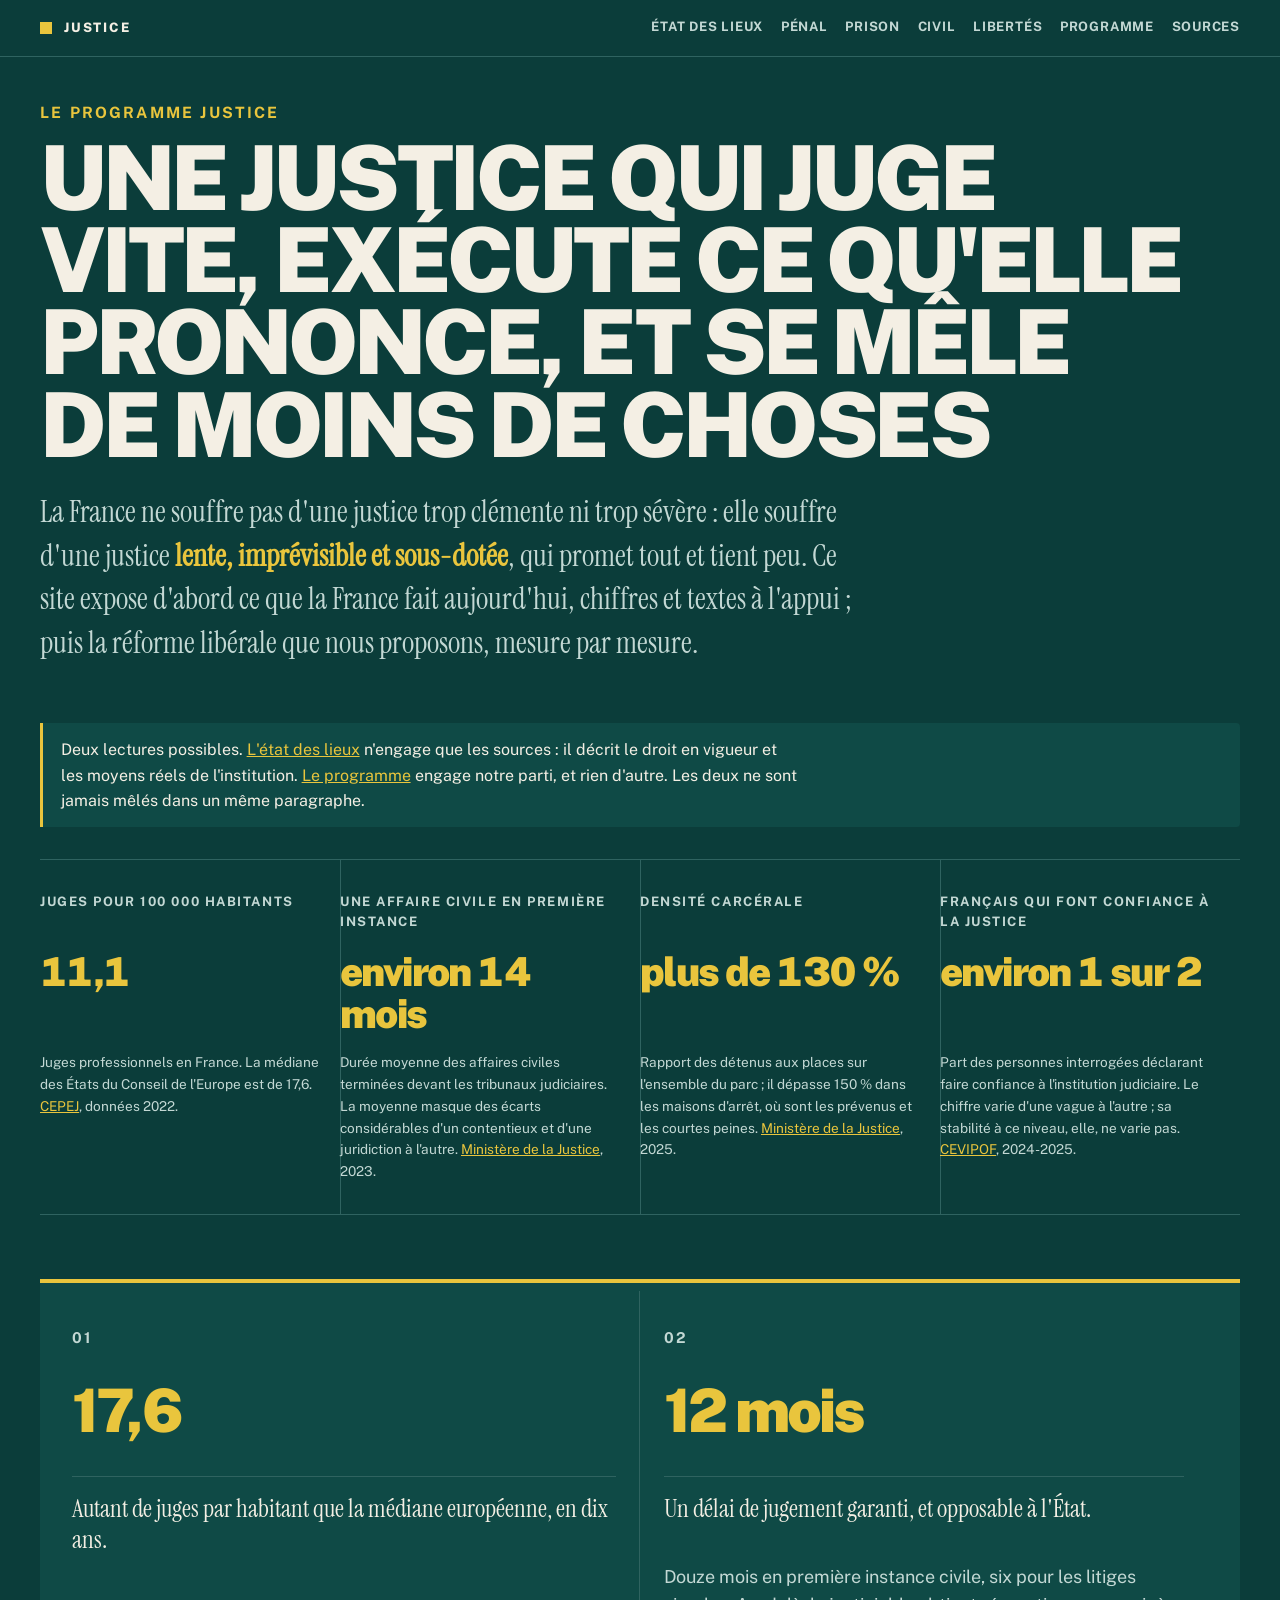
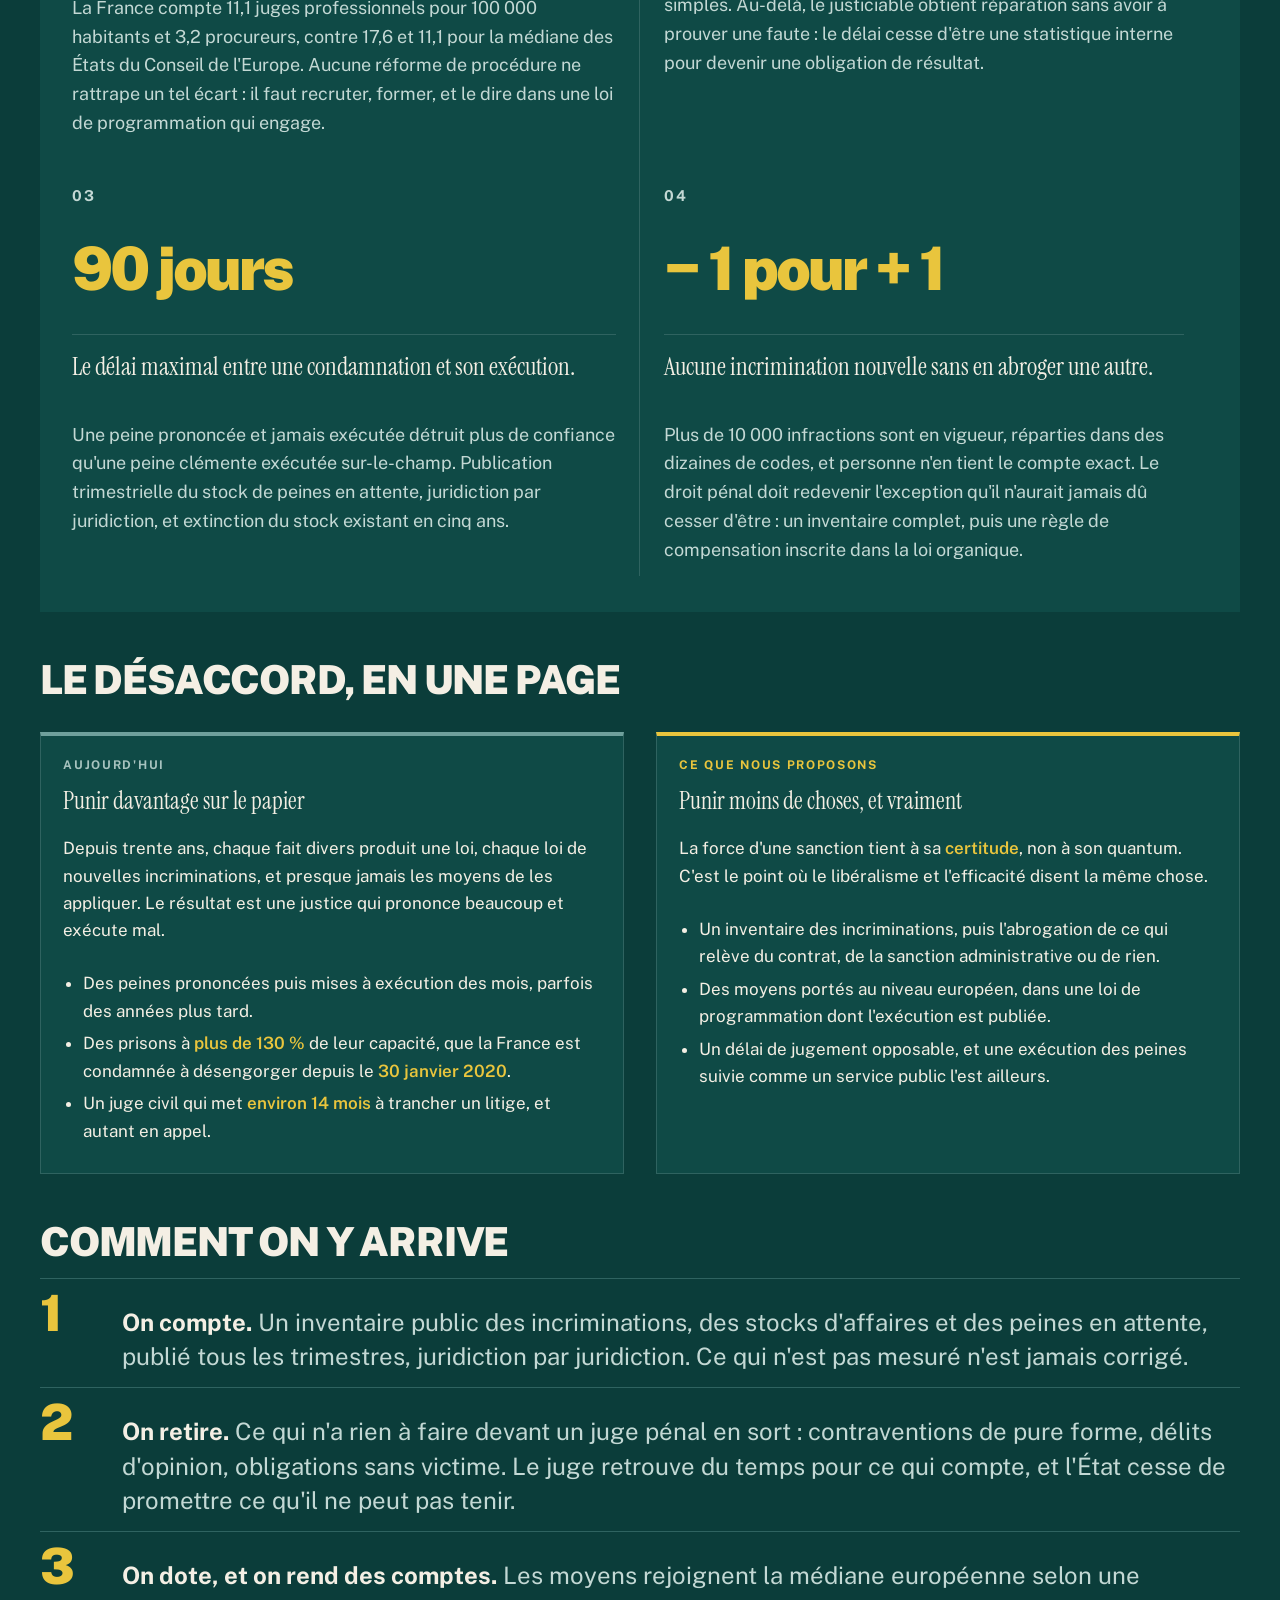
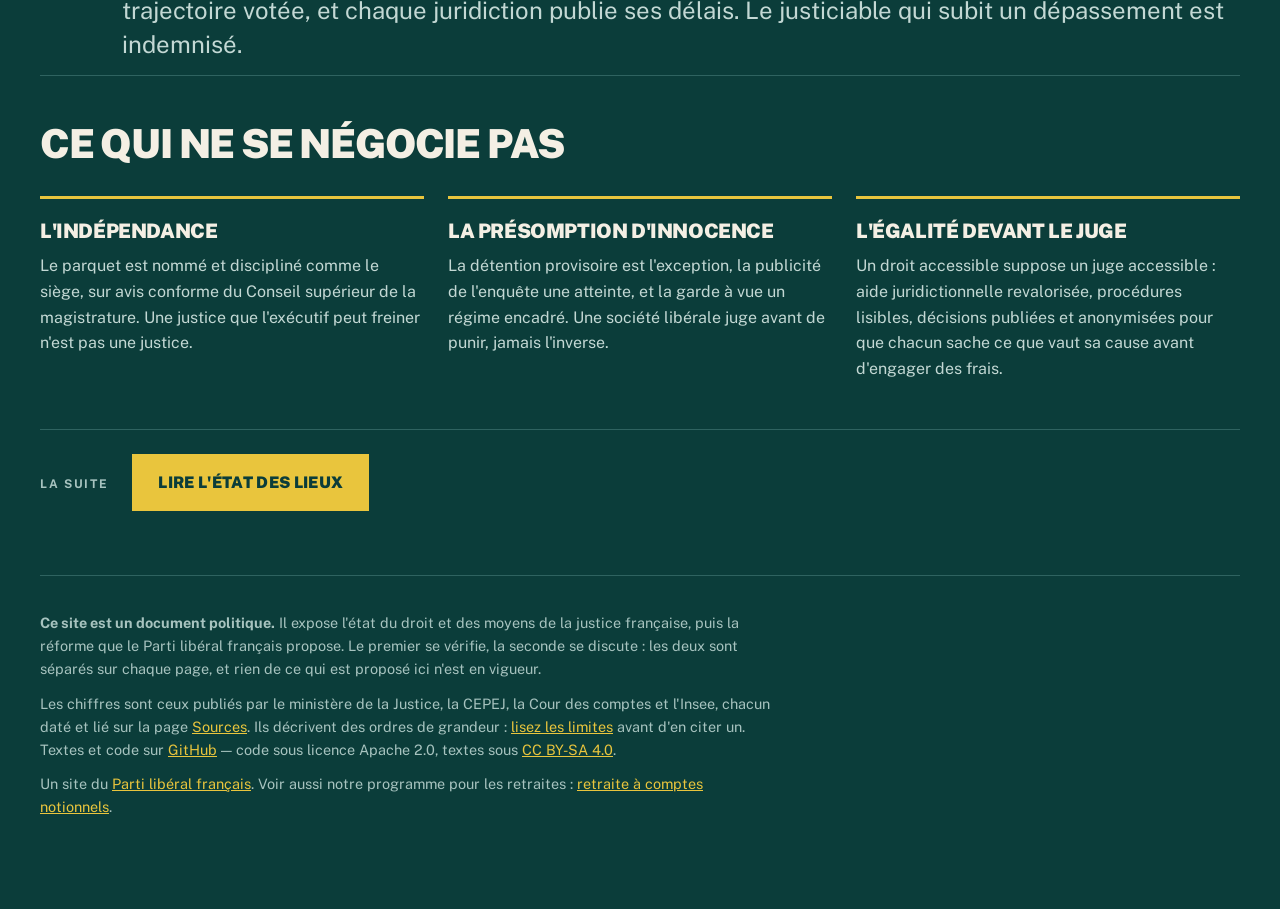
==== index.html @ 42bef4b9 "Créer le site « Justice » du Parti libéral français Un site de programme en huit pages statiques : c" ====
<!doctype html>
<html lang="fr">
<head>
<meta charset="utf-8">
<meta name="viewport" content="width=device-width, initial-scale=1">
<!-- La couleur du bandeau de tête : sur un téléphone, la barre du navigateur la
     reprend, et la page commence où elle commence. -->
<meta name="theme-color" content="#0b3d3a">
<title>Justice — le programme du Parti libéral français</title>
<meta name="description" content="La justice française juge lentement, exécute mal ses propres décisions et compte deux fois moins de magistrats que ses voisins. Le constat chiffré, source par source, et la réforme libérale que nous proposons : juger vite, exécuter sûrement, punir moins de choses et mieux.">
<meta property="og:title" content="Justice — le programme du Parti libéral français">
<meta property="og:description" content="La justice française juge lentement, exécute mal ses propres décisions et compte deux fois moins de magistrats que ses voisins. Le constat chiffré, source par source, et la réforme libérale que nous proposons : juger vite, exécuter sûrement, punir moins de choses et mieux.">
<meta property="og:type" content="website">
<meta property="og:locale" content="fr_FR">
<link rel="icon" href="moteur/icone.svg" type="image/svg+xml">
<link rel="apple-touch-icon" href="moteur/icone.svg">
<!-- La charte du parti, puis ce que ce site-ci y ajoute. L'ordre compte : la
     seconde feuille ne redéfinit que ce qu'elle apporte. -->
<link rel="stylesheet" href="moteur/style.css">
<link rel="stylesheet" href="moteur/complement.css">
<!-- Les deux polices de l'affiche sont servies par le dépôt, et non par un
     tiers : une requête de police chez un hébergeur extérieur emporte
     l'adresse IP du lecteur, et lire un programme politique ne devrait rien
     dire de soi à personne. Elles sont préchargées parce que le titre de
     l'affiche les attend dès la première ligne rendue. -->
<link rel="preload" href="moteur/polices/public-sans-latin.woff2" as="font" type="font/woff2" crossorigin>
<link rel="preload" href="moteur/polices/instrument-serif-latin.woff2" as="font" type="font/woff2" crossorigin>
</head>
<body>
<a class="evitement" href="#contenu">Aller au contenu</a>
<header class="bandeau"><div class="interieur">
  <p class="nom"><a href="index.html"><svg class="icone" xmlns="http://www.w3.org/2000/svg" width="24" height="24" viewBox="0 0 24 24" fill="none" stroke="currentColor" stroke-width="2" stroke-linecap="round" stroke-linejoin="round" aria-hidden="true">
  <path d="m16 16 3-8 3 8c-.87.65-1.92 1-3 1s-2.13-.35-3-1Z"/>
  <path d="m2 16 3-8 3 8c-.87.65-1.92 1-3 1s-2.13-.35-3-1Z"/>
  <path d="M7 21h10"/>
  <path d="M12 3v18"/>
  <path d="M3 7h2c2 0 5-1 7-2 2 1 5 2 7 2h2"/>
</svg><span>Justice</span></a></p>
  <nav aria-label="Navigation principale"><span class="groupe"><span class="etiquette">Le constat</span><span class="liens"><a href="etat-des-lieux.html">État des lieux</a><a href="penale.html">Pénal</a><a href="prison.html">Prison</a><a href="civile.html">Civil</a></span></span><span class="groupe"><span class="etiquette">La proposition</span><span class="liens"><a href="libertes.html">Libertés</a><a href="programme.html">Programme</a></span></span><span class="groupe"><span class="etiquette">La méthode</span><span class="liens"><a href="sources.html">Sources</a></span></span></nav>
</div></header>
<main id="contenu" tabindex="-1">
<div class="affiche"><p class="surtitre">Le programme justice</p><h1>Une justice qui juge vite, exécute ce qu'elle prononce, et se mêle de moins de choses</h1><p class="chapeau">La France ne souffre pas d'une justice trop clémente ni trop sévère : elle souffre d'une justice <strong class="cle-texte">lente, imprévisible et sous-dotée</strong>, qui promet tout et tient peu. Ce site expose d'abord ce que la France fait aujourd'hui, chiffres et textes à l'appui ; puis la réforme libérale que nous proposons, mesure par mesure.</p></div>
<div class="note entree"><p>Deux lectures possibles. <a href="etat-des-lieux.html">L'état des lieux</a> n'engage que les sources : il décrit le droit en vigueur et les moyens réels de l'institution. <a href="programme.html">Le programme</a> engage notre parti, et rien d'autre. Les deux ne sont jamais mêlés dans un même paragraphe.</p></div>
<div class="fiches reperes"><div class="fiche"><p class="valeur">11,1</p><p class="etiquette">Juges pour 100 000 habitants</p><p class="precision">Juges professionnels en France. La médiane des États du Conseil de l&#x27;Europe est de 17,6. <a href="https://www.coe.int/fr/web/cepej/evaluation-of-judicial-systems">CEPEJ</a>, données 2022.</p></div><div class="fiche"><p class="valeur">environ 14 mois</p><p class="etiquette">Une affaire civile en première instance</p><p class="precision">Durée moyenne des affaires civiles terminées devant les tribunaux judiciaires. La moyenne masque des écarts considérables d&#x27;un contentieux et d&#x27;une juridiction à l&#x27;autre. <a href="https://www.justice.gouv.fr/documentation/etudes-et-statistiques">Ministère de la Justice</a>, 2023.</p></div><div class="fiche"><p class="valeur">plus de 130 %</p><p class="etiquette">Densité carcérale</p><p class="precision">Rapport des détenus aux places sur l&#x27;ensemble du parc ; il dépasse 150 % dans les maisons d&#x27;arrêt, où sont les prévenus et les courtes peines. <a href="https://www.justice.gouv.fr/documentation/etudes-et-statistiques">Ministère de la Justice</a>, 2025.</p></div><div class="fiche"><p class="valeur">environ 1 sur 2</p><p class="etiquette">Français qui font confiance à la justice</p><p class="precision">Part des personnes interrogées déclarant faire confiance à l&#x27;institution judiciaire. Le chiffre varie d&#x27;une vague à l&#x27;autre ; sa stabilité à ce niveau, elle, ne varie pas. <a href="https://www.sciencespo.fr/cevipof/fr/le-barometre-de-la-confiance-politique/">CEVIPOF</a>, 2024-2025.</p></div></div>
<section class="engagements"><div class="grille"><div class="engagement"><p class="rang">01</p><p class="chiffre">17,6</p><p class="promesse">Autant de juges par habitant que la médiane européenne, en dix ans.</p><p class="detail">La France compte 11,1 juges professionnels pour 100 000 habitants et 3,2 procureurs, contre 17,6 et 11,1 pour la médiane des États du Conseil de l'Europe. Aucune réforme de procédure ne rattrape un tel écart : il faut recruter, former, et le dire dans une loi de programmation qui engage.</p></div><div class="engagement"><p class="rang">02</p><p class="chiffre">12 mois</p><p class="promesse">Un délai de jugement garanti, et opposable à l'État.</p><p class="detail">Douze mois en première instance civile, six pour les litiges simples. Au-delà, le justiciable obtient réparation sans avoir à prouver une faute : le délai cesse d'être une statistique interne pour devenir une obligation de résultat.</p></div><div class="engagement"><p class="rang">03</p><p class="chiffre">90 jours</p><p class="promesse">Le délai maximal entre une condamnation et son exécution.</p><p class="detail">Une peine prononcée et jamais exécutée détruit plus de confiance qu'une peine clémente exécutée sur-le-champ. Publication trimestrielle du stock de peines en attente, juridiction par juridiction, et extinction du stock existant en cinq ans.</p></div><div class="engagement"><p class="rang">04</p><p class="chiffre">− 1 pour + 1</p><p class="promesse">Aucune incrimination nouvelle sans en abroger une autre.</p><p class="detail">Plus de 10 000 infractions sont en vigueur, réparties dans des dizaines de codes, et personne n'en tient le compte exact. Le droit pénal doit redevenir l'exception qu'il n'aurait jamais dû cesser d'être : un inventaire complet, puis une règle de compensation inscrite dans la loi organique.</p></div></div></section>
<h2 id="desaccord">Le désaccord, en une page</h2>
<div class="confrontation">
  <div class="volet aujourdhui">
    <p class="etiquette">Aujourd'hui</p>
    <h3>Punir davantage sur le papier</h3>
    <p>Depuis trente ans, chaque fait divers produit une loi, chaque loi de nouvelles incriminations, et presque jamais les moyens de les appliquer. Le résultat est une justice qui prononce beaucoup et exécute mal.</p><ul><li>Des peines prononcées puis mises à exécution des mois, parfois des années plus tard.</li><li>Des prisons à <strong class="cle-texte">plus de 130 %</strong> de leur capacité, que la France est condamnée à désengorger depuis le <strong class="cle-texte">30 janvier 2020</strong>.</li><li>Un juge civil qui met <strong class="cle-texte">environ 14 mois</strong> à trancher un litige, et autant en appel.</li></ul>
  </div>
  <div class="volet demain">
    <p class="etiquette">Ce que nous proposons</p>
    <h3>Punir moins de choses, et vraiment</h3>
    <p>La force d'une sanction tient à sa <strong class="cle-texte">certitude</strong>, non à son quantum. C'est le point où le libéralisme et l'efficacité disent la même chose.</p><ul><li>Un inventaire des incriminations, puis l'abrogation de ce qui relève du contrat, de la sanction administrative ou de rien.</li><li>Des moyens portés au niveau européen, dans une loi de programmation dont l'exécution est publiée.</li><li>Un délai de jugement opposable, et une exécution des peines suivie comme un service public l'est ailleurs.</li></ul>
  </div>
</div>
<h2 id="methode">Comment on y arrive</h2>
<ol class="gestes"><li><span class="rang">1</span><span><strong>On compte.</strong> Un inventaire public des incriminations, des stocks d'affaires et des peines en attente, publié tous les trimestres, juridiction par juridiction. Ce qui n'est pas mesuré n'est jamais corrigé.</span></li><li><span class="rang">2</span><span><strong>On retire.</strong> Ce qui n'a rien à faire devant un juge pénal en sort : contraventions de pure forme, délits d'opinion, obligations sans victime. Le juge retrouve du temps pour ce qui compte, et l'État cesse de promettre ce qu'il ne peut pas tenir.</span></li><li><span class="rang">3</span><span><strong>On dote, et on rend des comptes.</strong> Les moyens rejoignent la médiane européenne selon une trajectoire votée, et chaque juridiction publie ses délais. Le justiciable qui subit un dépassement est indemnisé.</span></li></ol>
<h2 id="principes">Ce qui ne se négocie pas</h2>
<div class="points"><div class="point"><h3>L'indépendance</h3><p>Le parquet est nommé et discipliné comme le siège, sur avis conforme du Conseil supérieur de la magistrature. Une justice que l'exécutif peut freiner n'est pas une justice.</p></div><div class="point"><h3>La présomption d'innocence</h3><p>La détention provisoire est l'exception, la publicité de l'enquête une atteinte, et la garde à vue un régime encadré. Une société libérale juge avant de punir, jamais l'inverse.</p></div><div class="point"><h3>L'égalité devant le juge</h3><p>Un droit accessible suppose un juge accessible : aide juridictionnelle revalorisée, procédures lisibles, décisions publiées et anonymisées pour que chacun sache ce que vaut sa cause avant d'engager des frais.</p></div></div>
<div class="suite"><span class="etiquette">La suite</span><a class="bouton" href="etat-des-lieux.html">Lire l&#x27;état des lieux</a></div>
</main>
<footer>
  <p><strong>Ce site est un document politique.</strong> Il expose l'état du
  droit et des moyens de la justice française, puis la réforme que le Parti
  libéral français propose. Le premier se vérifie, la seconde se discute :
  les deux sont séparés sur chaque page, et rien de ce qui est proposé ici
  n'est en vigueur.</p>
  <p>Les chiffres sont ceux publiés par le ministère de la Justice, la CEPEJ,
  la Cour des comptes et l'Insee, chacun daté et lié sur la page
  <a href="sources.html">Sources</a>. Ils décrivent des ordres de grandeur :
  <a href="sources.html#limites">lisez les limites</a> avant d'en citer un.
  Textes et code sur <a href="https://github.com/g-pliberal/justice">GitHub</a> — code sous licence Apache 2.0,
  textes sous <a href="https://creativecommons.org/licenses/by-sa/4.0/deed.fr">CC BY-SA 4.0</a>.</p>
  <p class="retour-site">Un site du <a href="https://partiliberalfrancais.fr">Parti libéral français</a>.
  Voir aussi notre programme pour les retraites :
  <a href="https://g-pliberal.github.io/retraitecomptenotionelle/">retraite à comptes notionnels</a>.</p>
</footer>
</body>
</html>
---- moteur/style.css ----
/* La charte de l'affiche du Parti libéral français, reprise telle quelle du
   dépôt `retraitecomptenotionelle` (src/retraite_notionnelle/web/gabarit.py,
   extraite de là par son script de construction). Elle est copiée et non
   importée : les deux sites sont servis séparément, et un site qui irait
   chercher la feuille de l'autre tomberait le jour où l'autre déménage.

   Le parti a deux outils, ils doivent se reconnaître : fond vert profond,
   titres massifs en capitales, or pour ce qui compte, crème pour ce qu'on doit
   lire de près. Les variables du `:root` sont le seul point de contact — un
   hôte qui voudrait ajuster une couleur les redéfinit dans une feuille chargée
   après celle-ci, sans connaître ni un sélecteur ni un fichier.

   Ce qui est propre à ce site-ci — la confrontation « aujourd'hui / demain »,
   les mesures numérotées — est dans `moteur/complement.css`, chargé après :
   cette feuille-là reste le miroir exact de l'autre dépôt, et se remplace
   d'un `cp` le jour où la charte bouge. */

/* Les deux polices de l'affiche, servies par le dépôt et non par un tiers.
   Les charger chez Google aurait coûté la seule promesse que cette page fait
   à qui la remplit — « tout se calcule dans votre navigateur, rien n'est
   envoyé » —, puisqu'une requête de police emporte l'adresse IP du lecteur.
   Elles sont donc dans `moteur/polices/`, sous licence OFL, avec les deux
   sous-ensembles dont le français a besoin : `latin` pour l'essentiel,
   `latin-ext` pour les œ, les ÿ et les guillemets qu'il traîne. Voir
   `moteur/polices/README.md`.

   `font-display: swap` : le texte s'affiche tout de suite dans la pile du
   système, et se recompose quand la police arrive. Un titre invisible pendant
   trois secondes sur un réseau lent serait pire que le même titre dans une
   autre police. */
@font-face {
  font-family: "Public Sans"; font-style: normal; font-weight: 100 900;
  font-display: swap; src: url(polices/public-sans-latin.woff2) format("woff2");
  unicode-range: U+0000-00FF, U+0131, U+0152-0153, U+02BB-02BC, U+02C6, U+02DA,
    U+02DC, U+0304, U+0308, U+0329, U+2000-206F, U+20AC, U+2122, U+2191, U+2193,
    U+2212, U+2215, U+FEFF, U+FFFD;
}
@font-face {
  font-family: "Public Sans"; font-style: normal; font-weight: 100 900;
  font-display: swap; src: url(polices/public-sans-latin-ext.woff2) format("woff2");
  unicode-range: U+0100-02BA, U+02BD-02C5, U+02C7-02CC, U+02CE-02D7, U+02DD-02FF,
    U+0304, U+0308, U+0329, U+1D00-1DBF, U+1E00-1E9F, U+1EF2-1EFF, U+2020,
    U+20A0-20AB, U+20AD-20C0, U+2113, U+2C60-2C7F, U+A720-A7FF;
}
@font-face {
  font-family: "Instrument Serif"; font-style: normal; font-weight: 400;
  font-display: swap; src: url(polices/instrument-serif-latin.woff2) format("woff2");
  unicode-range: U+0000-00FF, U+0131, U+0152-0153, U+02BB-02BC, U+02C6, U+02DA,
    U+02DC, U+0304, U+0308, U+0329, U+2000-206F, U+20AC, U+2122, U+2191, U+2193,
    U+2212, U+2215, U+FEFF, U+FFFD;
}
@font-face {
  font-family: "Instrument Serif"; font-style: normal; font-weight: 400;
  font-display: swap; src: url(polices/instrument-serif-latin-ext.woff2) format("woff2");
  unicode-range: U+0100-02BA, U+02BD-02C5, U+02C7-02CC, U+02CE-02D7, U+02DD-02FF,
    U+0304, U+0308, U+0329, U+1D00-1DBF, U+1E00-1E9F, U+1EF2-1EFF, U+2020,
    U+20A0-20AB, U+20AD-20C0, U+2113, U+2C60-2C7F, U+A720-A7FF;
}

:root {
  /* Un seul thème, et c'est voulu. L'affiche EST l'identité : la décliner en
     clair donnerait deux sites qui ne disent pas la même chose, et le vert
     profond n'est pas un habit de nuit qu'on quitte le matin. `color-scheme`
     est donc figé sur `dark`, ce qui donne aussi aux champs, aux menus
     déroulants et aux barres de défilement du navigateur le rendu sombre qui
     va avec — sans quoi un `<select>` s'ouvrirait en blanc au milieu. */
  color-scheme: dark;
  /* Le vert profond de l'affiche, et le ton juste au-dessus qui sert à
     détacher un bloc sans introduire de couleur. */
  --fond: #0b3d3a;
  --fond-carte: #0f4a46;
  --fond-appui: #0f4a46;
  /* Le fond sur lequel un tableau défile : le voile qui cache l'ombre de
     défilement en bout de course doit être de cette couleur-là, et chaque
     carte le redéfinit à la sienne (voir `.defilant`). */
  --fond-defilant: var(--fond);
  /* Le crème porte 12,9:1 sur le fond, et le crème atténué 7,1:1 : au-dessus
     du plancher de 4,5:1 même pour le petit texte, ce que la relecture
     d'accessibilité de septembre 2026 exigeait explicitement. */
  --texte: #f4efe4;
  --texte-doux: #c3d8d4;
  /* Une troisième teinte, pour les légendes et les réserves — 5,4:1, réservée
     aux textes d'au moins 15 px. */
  --texte-tres-doux: #a7c3bf;
  --trait: #2f6360;
  /* Bordure des CHAMPS, distincte du filet décoratif : un contour de champ est
     ce qui dit où l'on peut écrire, et doit donc atteindre 3:1 sur les deux
     fonds qu'il sépare (WCAG 2.1, 1.4.11). Le filet `--trait` plafonne à
     1,76:1 — c'est voulu, il ne porte aucune information —, et cette teinte
     est mesurée : 4,12:1 sur le fond, 3,44:1 sur la carte. Elle sert aussi le
     bord des boutons creux et des onglets de grille, qui sont des composants
     eux aussi. Le premier essai, #4b7d79, tombait à 2,59:1 et 2,16:1 : un
     contour qu'on devine plutôt qu'on ne le voit. */
  --trait-champ: #6fa09c;
  /* L'accent est l'or. Il tient 9,4:1 sur le fond, et porte du vert profond
     lisible sur un bouton plein — c'est le contraste inverse, 9,4:1 lui
     aussi. Il remplace le bleu-vert d'avant la refonte sans changer de nom :
     tout ce qui écrivait `var(--accent)` continue de dire « ce qui compte ». */
  --accent: #e9c53d;
  --accent-doux: #14514c;
  --or: #e9c53d;
  /* Le crème des panneaux qu'on doit lire de près — le formulaire, l'appel au
     simulateur, les cartes à publier. Une affiche entièrement sombre fatigue
     dès qu'il faut remplir six champs ; le crème dit « ici, on travaille ». */
  --creme: #f4efe4;
  --sur-creme: #0b3d3a;
  --sur-creme-doux: #2a4a47;
  --sur-creme-accent: #0b6167;
  --creme-trait: #c9c2b4;
  /* Le bandeau de tête reprend le fond de la page : la rupture est totale, il
     n'y a plus de bande d'une autre couleur en haut. Les noms restent, pour
     les feuilles qui les surchargeaient. */
  --bandeau: #0b3d3a;
  --bandeau-texte: #f4efe4;
  --bandeau-doux: #c3d8d4;
  --bandeau-vif: #e9c53d;
  /* LES QUATRE SYSTÈMES COMPARÉS, et c'est le nombre qui fait leur qualité.
     À six teintes, la séparation sous deutéranopie plafonnait à ΔE 8,6 : aucun
     choix de couleurs n'y changeait rien, six catégories ne se distinguent pas
     toutes pour un œil qui confond le rouge et le vert. À quatre, la contrainte
     se relâche d'un coup, et cette palette tient :

       * ΔE ≥ 18,6 entre toutes les paires en vision normale ;
       * ΔE ≥ 15,5 sous deutéranopie, ≥ 15,2 sous protanopie — au-dessus du
         plancher de 15, donc séparées pour tout le monde, et non plus
         seulement pour ceux qui voient les six couleurs ;
       * 4,8:1 au moins sur le vert profond, chroma ≥ 0,115 (aucune ne lit
         gris), et une bande de clarté étroite pour qu'aucune courbe ne paraisse
         plus importante qu'une autre.

     La couleur n'est pas seule pour autant — les tracés gardent leurs motifs,
     les barres leur intitulé, les écarts leur signe —, mais elle suffit
     désormais, ce qui n'était pas le cas avant.

     La proposition libérale est en or : c'est l'accent de l'affiche, et la
     seule couleur que l'œil trouve en premier. C'est fait pour. */
  --actuel: #76a2ff;
  --retroactif: #57e7fe;
  --retroactif-employeur: #e98b97;
  --liberal: #e9c53d;
  --alerte: #f0b849;
  /* Ce qui manque et ce qui reste, sur le graphique du coût. Opaques, et non
     translucides : deux aplats transparents superposés sur le vert profond
     donnaient un brun qui ne figurait dans aucune légende, et un rouge
     translucide y devenait un gris sale. Peints SOUS les courbes, ils ne
     cachent rien. */
  --manque: #e8807f;
  --reste: #8ac44a;
  /* Palette des graphiques : neuf teintes, assez distinctes pour se suivre
     empilées, assez proches pour ne pas jurer avec l'affiche. Toutes tiennent
     au moins 4,5:1 sur le vert profond. */
  --serie-1: #f4efe4;
  --serie-2: #ff852d;
  --serie-3: #61bee6;
  --serie-4: #fd84b2;
  --serie-5: #5fd3c4;
  --serie-6: #e9c53d;
  --serie-7: #2ebb6b;
  --serie-8: #d9a98c;
  --serie-9: #b7c6c3;
  /* La marge latérale, fluide : 18 px sur un téléphone, 40 px au large. Elle
     est ici parce que huit blocs s'y alignent, et qu'ils doivent s'aligner au
     pixel — le bandeau de tête, l'affiche, le bandeau crème, les engagements. */
  --marge: clamp(1.125rem, 5vw, 2.5rem);
  /* La largeur de l'affiche. Plus large que les 60 rem d'avant : un titre de
     97 px a besoin de place, et les grilles à deux colonnes aussi. Le texte
     courant, lui, reste borné par `.chapeau` et par `p` (voir plus bas) — une
     ligne de 80 rem ne se lit pas. */
  --largeur: 80rem;
}
* { box-sizing: border-box; }
body {
  margin: 0;
  background: var(--fond);
  color: var(--texte);
  font-family: "Public Sans", system-ui, -apple-system, "Segoe UI", Roboto,
    "Helvetica Neue", Arial, sans-serif;
  /* En `rem` et non en pixels : une taille en pixels ignore la préférence de
     taille de police du navigateur, sur laquelle comptent ceux qui l'ont
     agrandie une fois pour toutes. 1,0625rem vaut les 17px d'origine quand la
     préférence n'a pas été touchée. */
  font-size: 1.0625rem;
  line-height: 1.6;
  /* La page ne déborde jamais latéralement, quoi qu'on y mette : une carte de
     1200 px à publier, un tableau de huit colonnes. Ce sont leurs cadres qui
     défilent, pas le document. */
  overflow-x: hidden;
}
main { max-width: var(--largeur); margin: 0 auto; padding: 0 var(--marge); }
/* Lien d'évitement : premier élément parcouru au clavier, invisible tant qu'il
   n'a pas le focus. Sans lui, atteindre le contenu depuis la barre d'adresse
   impose de traverser les huit onglets de l'en-tête à chaque page (WCAG 2.4.1).
   Il n'est pas caché par `display:none`, qui le sortirait de l'ordre de
   tabulation : il est simplement remonté hors de l'écran. */
.evitement {
  position: absolute; left: 0.5rem; top: -4rem; z-index: 30;
  background: var(--or); color: var(--fond);
  border: 1px solid var(--or); border-radius: 0 0 4px 4px;
  padding: 0.5rem 0.9rem; font-size: 0.92rem; font-weight: 700;
  text-decoration: none; transition: top 0.15s;
}
.evitement:focus { top: 0; }
/* `<main>` reçoit le focus au changement de page (voir index.html) : sans quoi
   le clavier repartirait du haut du document à chaque calcul. Il ne porte pas
   de contour pour autant — ce n'est pas un élément interactif, et le cerner
   tout entier n'apprendrait rien. */
main:focus { outline: none; }

/* Le bandeau : une seule rangée, le nom du site à gauche, les onglets à
   droite, le tout sur le même vert que la page et fermé par un simple filet.
   Il est collé en haut parce que la navigation est une barre de neuf onglets :
   sur les pages longues — Coût, Données —, la reperdre au premier défilement
   obligeait à remonter de six écrans pour changer de page. Il ne porte plus
   de lien de retour vers le site du parti : le pied de page l'a, et le
   bandeau n'a pas à dire d'où l'on vient sur chacune des neuf pages. */
header.bandeau {
  border-bottom: 1px solid var(--trait);
  background: var(--fond);
  color: var(--bandeau-texte);
  padding: 0;
  margin-bottom: 0;
  position: sticky; top: 0; z-index: 20;
}
header.bandeau .interieur {
  max-width: var(--largeur); margin: 0 auto; padding: 0 var(--marge);
  display: flex; flex-wrap: wrap; gap: 0 1.5rem;
  align-items: stretch; justify-content: space-between;
}
/* Le nom du site, en capitales serrées, précédé du carré d'or : c'est la
   marque de l'affiche, et elle tient en douze pixels de côté. Le carré est
   décoratif — il est dessiné par le style, pas écrit dans le HTML, et aucune
   synthèse vocale n'a à l'annoncer. Il a la hauteur de la rangée, comme les
   onglets, pour que la rangée n'ait qu'une hauteur : celle de la barre. */
header.bandeau .nom {
  font-size: 0.8125rem; margin: 0; font-weight: 800;
  letter-spacing: 0.14em; text-transform: uppercase; line-height: 1.3;
  display: flex; align-items: center; min-height: 3.5rem; min-width: 0;
}
header.bandeau .nom a {
  color: inherit; text-decoration: none;
  display: inline-flex; align-items: center; gap: 0.75rem;
}
header.bandeau .nom a:hover span { color: var(--or); }
header.bandeau .nom a::before {
  content: ""; flex: none; width: 0.75rem; height: 0.75rem; background: var(--or);
}
/* Le pictogramme du nom a cédé la place au carré : deux marques valent moins
   qu'une. Il reste dans le HTML pour les deux portages, et ne s'affiche pas. */
header.bandeau .nom .icone { display: none; }
/* Dans le cadre que le site parent ouvre sur sa page d'accueil — même
   origine, classe posée par lui sur `<body>` —, sa navigation est juste
   au-dessus, et la ligne de pied qui y renvoie ferait doublon. C'est la seule
   chose que la page sache de son hôte, et elle ne coûte rien s'il cesse de la
   poser. */
body.plf-embedded footer .retour-site { display: none; }
/* Les onglets. Ils ont remplacé les trois groupes étiquetés — « le programme,
   la preuve, la confiance » —, non parce que ces groupes disaient faux, mais
   parce que huit pages sous trois intertitres prenaient deux fois la hauteur
   du bandeau collé, et qu'un bandeau collé qui mange un quart de l'écran ne
   colle plus rien d'utile. L'étiquette de groupe subsiste dans le HTML, pour
   les synthèses vocales, et se lit à l'écran comme une simple pause.
   La marge négative d'un pixel pose le filet des onglets SUR le filet du
   bandeau : l'onglet courant s'y accroche, comme l'onglet d'un classeur. */
header.bandeau nav {
  display: flex; flex-wrap: wrap; gap: 0; margin-bottom: -1px;
  margin-right: -0.55rem;
}
nav .groupe { display: contents; }
/* L'étiquette de groupe : lue par les synthèses vocales, invisible à l'œil.
   `clip-path` plutôt que `display:none`, qui la retirerait aussi de l'arbre
   d'accessibilité — c'est-à-dire de la seule oreille qui l'entend encore. */
nav .etiquette {
  position: absolute; width: 1px; height: 1px; margin: -1px; padding: 0;
  overflow: hidden; clip-path: inset(50%); white-space: nowrap; border: 0;
}
/* `display: contents` ici AUSSI, et pas seulement sur le groupe : sinon
   chaque groupe reste un bloc, et la barre se replie par groupes — sur un
   téléphone, « Programme » occupait une rangée à lui seul, et les huit onglets
   en prenaient trois. Les liens sont les enfants directs du `<nav>`, et se
   replient un par un. */
nav .liens { display: contents; }
/* Un onglet. Toute la hauteur de la barre — 56 px, bien plus que les 44 de la
   cible tactile (WCAG 2.5.8) —, capitales serrées, et un filet sous chacun :
   c'est ce filet qui prend l'or sur l'onglet courant. L'ACTIF NE SE SIGNALE
   PAS QUE PAR LA COULEUR — un fond d'or seul ne se voit ni en niveaux de
   gris, ni pour une vision basse, et ne s'annonce pas ; il porte donc un
   soulignement de 2 px ET `aria-current="page"`. Les règles sont ancrées
   sur `header.bandeau` : le plan d'une page longue est un `<nav>` lui aussi,
   et un `nav a` nu lui donnait la hauteur des onglets. */
header.bandeau nav a {
  color: var(--texte-doux); text-decoration: none;
  font-size: 0.8125rem; font-weight: 700; letter-spacing: 0.06em;
  text-transform: uppercase; white-space: nowrap;
  display: inline-flex; align-items: center; min-height: 3.5rem;
  padding: 0 0.55rem;
  border-bottom: 2px solid transparent;
  transition: color 0.15s, border-color 0.15s;
}
header.bandeau nav a:hover {
  color: var(--bandeau-texte); border-bottom-color: var(--trait-champ);
}
header.bandeau nav a[aria-current="page"] {
  color: var(--or); border-bottom-color: var(--or);
}
/* Sous 78 rem — le nom, les neuf onglets et leur jour font 1 168 px —, la
   rangée unique ne tient plus : le nom prend sa propre rangée, plus basse,
   et les onglets passent dessous, sur toute la largeur. Deux rangées de
   44 px : la barre reste collée sans manger l'écran. */
@media (max-width: 78rem) {
  header.bandeau .nom { flex: 1 1 100%; min-height: 2.75rem; padding-top: 0.25rem; }
  header.bandeau nav { width: 100%; margin-left: -0.55rem; }
  header.bandeau nav a { min-height: 2.75rem; }
}

/* Les titres de l'affiche. Le premier de chaque page est massif, en capitales,
   très serré : c'est lui qu'on retient. Il est fluide — de 36 px sur un
   téléphone à 76 px au large — parce qu'une taille fixe de 76 px coupe
   « Programme » en trois sur 320 points. */
h1, h2, h3, h4 { text-wrap: balance; }
h1 {
  margin: 0;
  font-size: clamp(2.25rem, 5.5vw, 4.75rem); line-height: 0.95;
  font-weight: 900; letter-spacing: -0.04em; text-transform: uppercase;
}
/* L'accueil crie un peu plus fort que les autres pages : c'est la seule qui
   soit lue par quelqu'un qui n'a pas demandé à lire. */
.affiche h1 {
  font-size: clamp(2.5rem, 7vw, 6.0625rem); line-height: 0.92;
  letter-spacing: -0.045em;
}
h2 {
  font-size: clamp(1.75rem, 4vw, 2.5rem); line-height: 1;
  margin: 3rem 0 1rem; font-weight: 900;
  letter-spacing: -0.03em; text-transform: uppercase;
}
h3 { font-size: 1.25rem; margin: 2rem 0 0.5rem; font-weight: 700;
     letter-spacing: -0.01em; }
h4 { letter-spacing: -0.01em; }
/* Le titre en serif : celui d'un encadré, d'une carte crème, d'un bloc qui
   parle plutôt qu'il n'assène. Il coexiste avec les capitales sans les
   concurrencer, parce qu'il ne joue pas dans la même famille. */
.serif {
  font-family: "Instrument Serif", Georgia, "Times New Roman", serif;
  font-weight: 400; text-transform: none; letter-spacing: 0;
  line-height: 1.05;
}
p { margin: 0.7rem 0; max-width: 46rem; }
a { color: var(--accent); }
a:hover { opacity: 0.85; }
/* Le sur-titre d'une page : trois mots en or, en capitales espacées, au-dessus
   du titre. Il dit où l'on est, ce que le titre ne dit plus depuis qu'il est
   une phrase et non un intitulé. */
.surtitre {
  margin: 0 0 1rem; font-size: 0.975rem; font-weight: 700;
  letter-spacing: 0.14em; text-transform: uppercase; color: var(--or);
  line-height: 1;
}
/* Le chapeau : la phrase sous le titre, en serif, plus grande que le texte
   courant. C'est la seule chose que lira celui qui ne lit que deux lignes. */
.chapeau {
  font-family: "Instrument Serif", Georgia, "Times New Roman", serif;
  font-size: clamp(1.1875rem, 2vw, 1.625rem); line-height: 1.45;
  color: var(--texte-doux); max-width: 51rem; margin: 1.5rem 0 0;
}
/* L'affiche elle-même : le bloc de tête d'une page. Sur l'accueil, il tient
   tout le premier écran. */
.affiche { padding: 3rem 0 2.5rem; }
.affiche .chapeau { font-size: clamp(1.25rem, 2.4vw, 1.875rem); }
/* Ce qui, dans une phrase, porte le message. En or ET en demi-gras : l'or seul
   disparaît pour une vision basse ou un daltonisme fort, et l'emphase avec
   lui. Deux signaux valent mieux qu'un, et le gras ne coûte rien à personne. */
.cle-texte, strong.cle-texte { color: var(--or); font-weight: 600; }

.carte {
  background: var(--fond-carte); border: 1px solid var(--trait);
  border-radius: 4px; padding: 1.25rem 1.4rem; margin: 1.5rem 0;
}
.note {
  border-left: 3px solid var(--or); background: var(--fond-carte);
  padding: 0.85rem 1.1rem; margin: 1.5rem 0; font-size: 0.95rem;
  border-radius: 0 4px 4px 0;
}
.note.avertissement {
  border-left-color: var(--alerte);
  display: flex; align-items: flex-start; gap: 0.6rem;
}
/* Le pictogramme garde sa taille quand le texte passe à la ligne, et se pose
   sur la première ligne plutôt qu'au milieu du bloc. */
.note.avertissement > .icone {
  color: var(--alerte); width: 1.15em; height: 1.15em; margin-top: 0.12em;
}
/* Le badge d'un scénario : « proposition » ou « contrefactuel », redit à côté
   de chaque tableau ce que le préambule a dit une fois. Petit, en capitales
   espacées, sans couleur porteuse de sens à elle seule : le mot suffit. */
.badge {
  display: inline-block; font-size: 0.68rem; letter-spacing: 0.06em;
  text-transform: uppercase; font-weight: 700; line-height: 1.4;
  padding: 0.05em 0.45em; border-radius: 3px; vertical-align: 0.15em;
  border: 1px solid var(--trait-champ); color: var(--texte-doux);
  white-space: nowrap;
}
.badge.proposition { color: var(--or); border-color: var(--or); }
/* Le point de vigilance : la réserve que la page fait sur elle-même, sortie de
   la prose et marquée comme un avertissement — c'est un gage de sérieux, pas
   une note de bas de page. */
.note.vigilance { border-left-color: var(--alerte); }
/* Le résumé en langage courant d'une page technique : trois ou quatre phrases
   avant le détail, dans le même encart qu'une note, un peu plus grand. */
.note.resume { font-size: 1rem; }
/* L'entrée de l'accueil : deux lignes qui disent que le site est un
   simulateur, et le bouton qui l'ouvre. */
.note.entree { font-size: 1rem; margin: 1.2rem 0; }
.note.entree p { margin: 0; }
.note.entree .actions { margin-top: 0.7rem; }
.discret { color: var(--texte-tres-doux); font-size: 0.9rem; }
/* -- le panneau crème -------------------------------------------------------

   Tout ce qu'on remplit ou qu'on emporte est posé sur du crème : le
   formulaire, l'appel au simulateur, les cartes à publier. C'est le seul
   endroit du site où le texte est sombre sur clair, et il faut donc y
   redéfinir les couleurs de tout ce qui peut s'y trouver — liens, champs,
   boutons, filets —, sans quoi un lien d'or sur du crème tomberait à 1,7:1. */
.creme {
  background: var(--creme); color: var(--sur-creme);
  border-radius: 4px; padding: clamp(1.25rem, 4vw, 2rem);
  margin: 1.5rem 0;
}
.creme h2, .creme h3, .creme .surtitre { color: inherit; }
.creme .surtitre { color: var(--sur-creme-accent); }
.creme a { color: var(--sur-creme-accent); }
.creme .discret, .creme .aide, .creme .calcul, .creme label {
  color: var(--sur-creme-doux);
}
.creme input, .creme select, .creme textarea {
  color: var(--sur-creme); background: #fff; border: 2px solid var(--sur-creme);
}
.creme :focus-visible { outline-color: var(--sur-creme); }
.creme input:focus, .creme select:focus, .creme textarea:focus {
  outline: 3px solid var(--sur-creme); outline-offset: 2px;
}
.creme button, .creme a.bouton {
  background: var(--sur-creme); color: var(--or); border-color: var(--sur-creme);
}
.creme table th, .creme table td { border-bottom-color: var(--creme-trait); }
.creme thead th { color: var(--sur-creme-doux); }

/* Le bandeau du simulateur, sur l'accueil : le formulaire court, en crème,
   juste sous le titre. C'est la preuve mise à hauteur de la promesse — on la
   voit sans défiler, ce qui était tout le reproche fait à l'ancienne page. */
.simulateur-court .tete {
  display: flex; justify-content: space-between; align-items: baseline;
  gap: 1.5rem; flex-wrap: wrap; margin-bottom: 1.125rem;
}
.simulateur-court .tete h2 {
  margin: 0; font-size: clamp(1.5rem, 3vw, 2.125rem);
}
.simulateur-court .tete .etiquette {
  font-size: 0.75rem; font-weight: 700; letter-spacing: 0.14em;
  text-transform: uppercase; color: var(--sur-creme-accent);
}
/* Les champs et le bouton sur une seule rangée tant qu'ils tiennent. Le bouton
   ne se coupe jamais : c'est la seule chose de la rangée qu'on vient chercher. */
.simulateur-court .grille {
  display: grid;
  grid-template-columns: repeat(auto-fit, minmax(min(10.625rem, 100%), 1fr));
  /* Par le HAUT : alignées par le bas, les cellules calaient chaque champ sur
     la ligne de rappel qui le suit, et le menu du statut, qui n'en a pas,
     tombait trente points sous les dates. Chaque champ porte maintenant une
     ligne d'aide, si bien que les étiquettes ont la même hauteur et que les
     champs partent de la même ligne. Le bouton, lui, se centre. */
  gap: 1rem; align-items: start;
}
.simulateur-court .grille button { white-space: nowrap; }

/* -- les engagements --------------------------------------------------------

   Les quatre chiffres du programme, en section à part : fond d'un ton
   au-dessus, filet d'or en tête, numérotés 01 à 04. La numérotation les fait
   lire comme une liste d'engagements et non comme quatre statistiques
   orphelines, ce qu'elles étaient tant qu'elles n'avaient ni titre ni rang.

   DEUX PAR LIGNE, ET JAMAIS TROIS. Deux colonnes fixes : trois ne peuvent
   pas tenir, quelle que soit la largeur de l'écran. C'est une correction
   demandée deux fois — à trois colonnes, la quatrième carte tombait seule sur
   sa ligne, et « on avait le cul entre deux chaises ». Le passage à une
   colonne se fait sous 48 rem, dans la même requête que le retrait et le
   filet des cartes paires : la grille se repliait d'elle-même par `auto-fit`
   dès 40 rem, quand le filet, lui, n'était retiré qu'à 34 rem — entre les
   deux, une carte sur deux restait en retrait de 24 points. */
.engagements {
  margin: 4rem 0 0; background: var(--fond-carte);
  border-top: 4px solid var(--or);
}
.engagements .grille {
  display: grid;
  grid-template-columns: 1fr 1fr;
  gap: 0; padding: 0.5rem clamp(1.25rem, 4vw, 2rem) 2.25rem;
  /* Le filet de séparation est porté par les cartes, et non par le fond du
     conteneur : un fond qui sert de trait laisse un rectangle vert vide dès
     qu'une rangée est incomplète, et c'est exactement ce qu'on a vu. Ce qui
     dépasse au bord est coupé. */
  overflow: hidden;
}
.engagements .engagement {
  padding: 1.75rem 1.5rem 0 0; display: grid; gap: 1rem; align-content: start;
}
/* La deuxième colonne porte son filet à GAUCHE : à droite, il pendrait dans le
   vide au bord du bloc. */
.engagements .engagement:nth-child(even) {
  padding: 1.75rem 1.5rem 0; box-shadow: -1px 0 0 var(--trait);
}
.engagements .rang {
  font-size: 0.9375rem; font-weight: 700; letter-spacing: 0.16em;
  color: var(--texte-doux); line-height: 1;
}
/* Le chiffre. Fluide, et sans `nowrap` : « 1 compte » ne doit pas pouvoir
   franchir sa colonne, et un chiffre coupé vaut mieux qu'une page qui déborde. */
.engagements .chiffre {
  font-size: clamp(2.375rem, 8vw, 3.75rem); line-height: 0.9;
  font-weight: 900; letter-spacing: -0.05em; color: var(--or);
}
/* La promesse, en serif, en crème plein contraste, séparée par un filet. C'est
   elle qui porte le message, et c'est elle qui se perdait quand les cartes
   n'avaient que deux niveaux. */
.engagements .promesse {
  font-family: "Instrument Serif", Georgia, "Times New Roman", serif;
  font-size: 1.5625rem; line-height: 1.25; color: var(--texte);
  border-top: 1px solid var(--trait); padding-top: 1rem;
}
/* Le détail technique : 18 px et non 15, et une teinte éclaircie. « C'est
   illisible pour certaines personnes » — le petit texte du programme est
   précisément celui qu'on lit en plein jour sur un téléphone. */
.engagements .detail {
  font-size: 1.125rem; line-height: 1.6; color: var(--texte-doux);
}

/* -- les trois gestes -------------------------------------------------------

   Comment le calcul marche, en trois lignes numérotées. Le chiffre est énorme
   et l'interligne serré : à taille de texte courant, les trois gestes se
   lisaient comme une note de bas de page à côté du tableau qui leur fait
   face, alors qu'ils pèsent autant. */
ol.gestes {
  margin: 0; padding: 0; list-style: none; display: grid; gap: 0;
  font-size: 1.5rem; line-height: 1.45; color: var(--texte-doux);
  border-top: 1px solid var(--trait);
}
ol.gestes > li {
  display: grid; grid-template-columns: 4rem 1fr; gap: 1.125rem;
  padding: 0.8rem 0; border-bottom: 1px solid var(--trait);
  align-items: baseline;
}
ol.gestes > li > .rang {
  font-size: 3.125rem; line-height: 0.85; font-weight: 900;
  letter-spacing: -0.05em; color: var(--or);
}
ol.gestes > li strong { color: var(--texte); font-weight: 700; }

/* L'encadré d'or : un bloc qui se détache sans changer de fond. Il porte ce
   qui mérite d'être lu à part — le tableau du plancher, un repère, une mise en
   garde argumentée. */
.encadre {
  border: 2px solid var(--or); padding: clamp(1.25rem, 4vw, 2rem);
  margin: 1.5rem 0;
}
.encadre > :first-child { margin-top: 0; }
.encadre > :last-child { margin-bottom: 0; }
/* Deux colonnes de même poids, qui se mettent l'une sous l'autre quand la
   place manque. C'est la mise en page de l'accueil sous les engagements, et
   celle de la Trajectoire sous son graphique. */
.paire {
  display: grid;
  grid-template-columns: repeat(auto-fit, minmax(min(23.75rem, 100%), 1fr));
  gap: clamp(1.75rem, 4vw, 3rem); margin: 3.5rem 0; align-items: start;
}

form .grille {
  display: grid;
  grid-template-columns: repeat(auto-fit, minmax(min(15rem, 100%), 1fr));
  gap: 1rem 1.5rem;
}
/* Les aides de saisie n'ont pas toutes la même longueur, et une date porte
   sous elle une ligne de rappel (« soit 21 ans ») que les autres champs n'ont
   pas. Chaque cellule devenait une colonne dont le libellé absorbait la
   hauteur en trop : les champs se calaient par le BAS, et une date, qui garde
   sa ligne de rappel sous elle, remontait d'autant au-dessus de ses voisins.

   Chaque cellule est donc une SOUS-GRILLE de trois rangées — libellé,
   contrôle, rappel — partagées par toute la rangée : les libellés ont la
   même hauteur, les contrôles partent tous de la même ligne, et le rappel
   d'une date ne pousse plus rien. La sous-grille ne reprend pas l'écart de
   rangée de la grille : il n'en faut aucun entre un libellé et son champ. */
form .grille > div { display: grid; grid-template-rows: subgrid; grid-row: span 3; row-gap: 0; }
@supports not (grid-template-rows: subgrid) {
  form .grille > div { display: flex; flex-direction: column; }
  form .grille > div > label { flex: 1 0 auto; }
}
/* `hidden` seul ne masque rien ici : `display: grid` ci-dessus l'emporte sur
   la feuille du navigateur. La règle est écrite pour le champ de revenu d'une
   période sans emploi, que la page retire dès que le motif est choisi. */
form .grille > div[hidden] { display: none; }
/* Le bouton du formulaire court occupe les mêmes trois rangées, et se pose
   sur celle des contrôles : ni au niveau des libellés, ni centré au jugé. */
form .grille > .action { display: grid; grid-template-rows: subgrid; grid-row: span 3; }
form .grille > .action > button { grid-row: 2; }
/* Le libellé d'un champ : 15 px, casse normale, demi-gras. PAS de capitales
   espacées à 12 px, si joli que ce fût : les capitales et le corps réduit sont
   deux handicaps qui se cumulent, notamment pour les dyslexiques. */
label {
  display: block; font-size: 0.9375rem; font-weight: 600; line-height: 1.2;
  color: var(--texte); margin-bottom: 0.4rem;
}
/* Pas d'`opacity` ici : elle ferait tomber l'aide sous le plancher de 4,5:1
   des textes courants (WCAG 1.4.3). La couleur pleine et la taille suffisent à
   la distinguer du libellé. */
label .aide {
  display: block; font-size: 0.875rem; font-weight: 400;
  color: var(--texte-doux);
}
/* Ce qu'une date saisie vaut en âge, sous le champ qui la porte : « soit
   64 ans et 7 mois ». Le calendrier a remplacé les champs d'âge ; cette ligne
   rend l'âge qu'ils disaient, et la page le recalcule à chaque frappe. */
.calcul {
  display: block; font-size: 0.875rem; color: var(--texte-doux);
  margin-top: 0.3rem;
}
input, select, textarea {
  width: 100%; padding: 0.7rem 0.75rem; font: inherit; font-size: 1rem;
  color: var(--texte); background: var(--fond); border: 2px solid var(--trait-champ);
  border-radius: 0;
}
/* Tous les contrôles d'une rangée à la même hauteur : un champ de date
   faisait 54 points, un menu déroulant 47, un nombre 52, et leurs bords
   supérieurs ne se rejoignaient pas. */
input:not([type="checkbox"]):not([type="radio"]):not([type="range"]), select {
  min-height: 3.375rem;
}
/* Le relevé de carrière se lit en colonnes : une police à chasse fixe aligne
   les années les unes sous les autres, et une faute de frappe s'y voit. Le
   redimensionnement reste vertical — l'élargir déborderait de la carte. */
textarea {
  font-family: ui-monospace, SFMono-Regular, Menlo, monospace;
  font-size: 0.88rem; line-height: 1.45; resize: vertical;
}
/* Un seul indicateur de focus pour tout ce qui se parcourt au clavier — champs,
   liens, onglets, boutons, dépliants, tableaux défilants. Il manquait tout
   entier avant la refonte, et c'était le défaut d'accessibilité le plus
   pénalisant du site : au clavier, on ne savait pas où l'on était. Trois
   pixels d'or, décalés de trois, sur fond sombre ; du vert profond dans les
   panneaux crème, où l'or se perdrait. */
:focus-visible {
  outline: 3px solid var(--or); outline-offset: 3px; border-radius: 0;
}
input:focus, select:focus, textarea:focus {
  outline: 3px solid var(--or); outline-offset: 2px;
}
/* Le bouton de l'affiche : or plein, vert profond dessus, capitales, carré.
   Rien d'arrondi — une affiche n'arrondit pas ses angles. */
button {
  font: inherit; font-size: 1rem; font-weight: 900;
  letter-spacing: 0.02em; text-transform: uppercase;
  padding: 1rem 1.5rem; min-height: 3rem; cursor: pointer;
  color: var(--fond); background: var(--or);
  border: 2px solid var(--or); border-radius: 0;
}
button:hover { opacity: 0.88; }
.actions { display: flex; flex-wrap: wrap; gap: 0.75rem 1.4rem; align-items: center;
           margin: 1.5rem 0 0; }
/* Un lien qui a le poids d'un bouton : il ouvre le simulateur, c'est-à-dire
   la seule chose que la page Coût invite à faire. Il reste un lien — il mène à
   une autre adresse, se copie et s'ouvre dans un onglet —, seul son habit
   change. */
a.bouton {
  display: inline-flex; align-items: center; min-height: 3rem;
  text-decoration: none;
  color: var(--fond); background: var(--or);
  border: 2px solid var(--or); border-radius: 0;
  padding: 0.85rem 1.5rem; font-size: 1rem; font-weight: 900;
  letter-spacing: 0.02em; text-transform: uppercase;
}
a.bouton:hover { opacity: 0.88; }
p.discret > a:only-child, p.actions > a:not(.bouton) {
  display: inline-flex; align-items: center; min-height: 1.5rem;
}
/* Le bouton secondaire : même taille, même cible tactile, mais creux. Il porte
   ce qu'on peut faire, et non ce qu'on est venu faire. */
button.second, a.bouton.second {
  background: transparent; color: var(--texte); border-color: var(--trait-champ);
  font-weight: 700; text-transform: none; letter-spacing: 0;
}
button.second:hover, a.bouton.second:hover { border-color: var(--or); opacity: 1; }
/* Les métiers de la carrière : une boîte par métier, la dernière en pointillé
   parce qu'elle n'en décrit encore aucun — c'est celle qui sert à en ajouter. */
.metiers { display: grid; gap: 0.9rem; margin: 0.9rem 0 0; }
.metier {
  border: 1px solid var(--creme-trait); border-radius: 4px; padding: 0.9rem 1rem;
  /* `<fieldset>` porte des marges et un padding propres à chaque navigateur. */
  margin: 0; min-width: 0;
}
.metier.facultatif { border-style: dashed; }
/* Le rang du métier est la LÉGENDE du groupe : « Revenu brut mensuel » est le
   même libellé dans les deux blocs, et seule cette légende dit lequel on
   remplit — à l'œil comme à l'oreille (WCAG 3.3.2). */
.metier > .rang {
  margin: 0; padding: 0 0.35rem; font-size: 0.78rem; letter-spacing: 0.05em;
  text-transform: uppercase; color: var(--texte-doux); font-weight: 700;
}
/* La légende écrivait la couleur du texte doux SUR CRÈME, alors que le
   formulaire long est sur carte sombre : « PREMIER MÉTIER » y était du vert
   foncé sur vert foncé, et ne se lisait qu'à l'impression. */
.creme .metier > .rang { color: var(--sur-creme-doux); }
/* Les pictogrammes. Un seul jeu — Lucide, grille de 24, trait de 2 —, une
   seule règle : ils prennent la taille et la couleur du texte qui les porte. */
.icone {
  width: 1.05em; height: 1.05em; flex: none; vertical-align: -0.16em;
}
details { margin-top: 1.25rem; }
/* Le résumé d'un dépliant porte SON chevron, et non celui du navigateur : le
   marqueur natif n'a ni la même forme ni la même taille d'un moteur à l'autre,
   et ne suit aucune de nos grilles. Il est donc masqué partout, une fois. */
summary {
  cursor: pointer; color: var(--texte-doux); font-size: 0.95rem;
  display: flex; align-items: center; gap: 0.45rem; list-style: none;
  min-height: 2.75rem;
}
summary::-webkit-details-marker { display: none; }
summary::marker { content: ""; }
summary > .icone { color: var(--or); transition: transform 0.15s; }
details[open] > summary > .icone { transform: rotate(180deg); }
summary:hover { color: var(--texte); }
details > .grille { margin-top: 1rem; }
/* Une section repliée. Son titre a le poids d'un intertitre, parce qu'il en
   tient lieu : c'est lui qu'on parcourt pour savoir ce que la page contient
   encore. Les sections se suivent sans espace entre elles, séparées par un
   filet, pour qu'une pile de dix se lise comme un sommaire. */
details.section { margin: 0; border-top: 1px solid var(--trait); }
details.section:last-of-type { border-bottom: 1px solid var(--trait); }
details.section > summary {
  color: var(--texte); font-size: 1.0625rem; font-weight: 700;
  padding: 0.85rem 0.2rem; gap: 0.6rem;
}
details.section > summary:hover { color: var(--or); }
details.section > .dedans { padding: 0 0 1.2rem 1.65rem; }
details.section > .dedans > :first-child { margin-top: 0; }
details.section > .dedans > h4 {
  font-size: 1rem; font-weight: 700; margin: 1.5rem 0 0.4rem;
}
/* Un tableau plus large que l'écran défile horizontalement. La zone qui défile
   doit pouvoir recevoir le focus, sinon elle est inatteignable au clavier chez
   les moteurs qui ne rendent pas focusables les boîtes défilantes (WCAG 2.1.1)
   : le HTML lui donne `tabindex="0"`, et le style rend ce focus visible.
   L'inertie tactile est celle d'iOS, sans laquelle le défilement y est sec. */
.defilant {
  overflow-x: auto; -webkit-overflow-scrolling: touch;
  /* Conteneur de requête : la légende du tableau se dimensionne en `cqw`
     sur la zone visible, et non sur le tableau qui la déborde. */
  container-type: inline-size;
}
/* Et il le DIT. Rien n'indiquait qu'il restait des colonnes à droite : une
   ombre portée au bord droit apparaît tant qu'il y a quelque chose à atteindre,
   et disparaît en bout de course. `scroll-timeline` n'étant pas encore
   partout, l'ombre est peinte en fond attaché — la technique de Roman Komarov,
   qui ne demande pas une ligne de script. */
.defilant {
  background:
    linear-gradient(to right, var(--fond-defilant) 30%, transparent) left center,
    linear-gradient(to left, var(--fond-defilant) 30%, transparent) right center,
    radial-gradient(farthest-side at 0 50%, rgba(0, 0, 0, 0.4), transparent) left center,
    radial-gradient(farthest-side at 100% 50%, rgba(0, 0, 0, 0.4), transparent) right center;
  background-repeat: no-repeat;
  background-size: 2.5rem 100%, 2.5rem 100%, 0.9rem 100%, 0.9rem 100%;
  background-attachment: local, local, scroll, scroll;
}
/* Le voile prend la couleur de ce qui porte le tableau. Peint dans le vert de
   la page, il faisait sur chaque carte une bande d'un ton plus sombre au bord
   droit, même quand rien ne défilait. */
.carte, .note, .plan, .erreur, .cadre-carte, .engagements, section.cle {
  --fond-defilant: var(--fond-carte);
}
.creme { --fond-defilant: var(--creme); }
table { border-collapse: collapse; width: 100%; font-size: 1rem; }
/* Le titre du tableau, énoncé par les synthèses vocales avant son contenu et
   lu à l'écran comme l'intitulé de la grille. */
caption {
  caption-side: top; text-align: left; font-size: 0.9rem;
  color: var(--texte-doux); padding: 0 0 0.5rem;
}
/* Une `<caption>` est large comme son tableau : quand il déborde de l'écran,
   elle est coupée avec lui (« Ce que le plancher individualisé change, p »).
   Elle porte donc un `<span>` collant, large comme la zone visible — `cqw`
   se mesure sur `.defilant` —, qui suit le défilement sans jamais le quitter.
   Une `<caption>` ne peut pas être collante elle-même, et en bloc elle passe
   sous l'en-tête : c'est le `<span>` qui l'est. */
caption > span {
  display: block; position: sticky; left: 0; width: 100cqw; box-sizing: border-box;
}
tbody th { font-weight: 700; }
/* Une ligne « dont » ventile celle du dessus : elle se lit en retrait et en
   maigre, comme dans le tableau du COR qu'elle imite, et une ligne « pour
   mémoire » de même — elle n'entre dans aucun total. */
tbody th .dont { font-weight: 400; color: var(--texte-doux); padding-left: 1.2rem; display: inline-block; }
th, td { text-align: right; padding: 0.7rem 0.6rem; border-bottom: 1px solid var(--trait); }
th:first-child, td:first-child { text-align: left; }
thead th {
  font-size: 0.875rem; color: var(--texte-doux); font-weight: 700;
  letter-spacing: 0.1em; text-transform: uppercase;
  border-bottom: 2px solid var(--or);
}
/* `:is(th, td)`, et non `td` seul : l'en-tête de rangée gardait son filet, et
   chaque tableau finissait par un trait orphelin sous sa première cellule. */
tbody tr:last-child :is(th, td) { border-bottom: none; }
td.nombre, th.nombre { font-variant-numeric: tabular-nums; }
/* Un nombre ne se coupe pas : « 12 028,70 € par / an », « 62 / ans »,
   « 2026-09- / 14 » se lisaient ainsi dès qu'une colonne manquait de place. */
td.nombre, td.date, th.date { white-space: nowrap; }
/* Une colonne de NOTES, longues de plusieurs lignes : sans largeur minimale,
   la grille la réduisait à deux cents points et une note de trente lignes
   faisait une rangée de sept cents. */
td.long, th.long { min-width: 18rem; }
/* Les deux grands tableaux de la page Données : 91 séries sur cinq colonnes,
   89 régimes sur sept. Sans largeur minimale, la colonne des statuts d'un
   régime mettait un code par ligne et une rangée faisait cinq cents points. */
table#series { min-width: 40rem; }
table#inventaire { min-width: 64rem; }
/* Une colonne de PHRASES, et non de nombres : elle se lit alignée à gauche,
   comme tout texte. */
td.texte, th.texte { text-align: left; }
/* L'en-tête d'une colonne triable est un bouton : il hérite de la police et
   de la couleur de l'en-tête, et seul le trait pointillé le signale — comme
   un mot du glossaire. Le sens du tri se lit dans `aria-sort`, et une flèche
   le redit à l'œil. */
th > .tri {
  /* `min-height: 0` défait la cible de 48 px des boutons de l'affiche, qui
     déformerait l'en-tête du tableau ; 24 px restent le plancher tactile, et
     le padding vertical les donne sans écarter les colonnes. */
  font: inherit; color: inherit; background: none; border: none;
  padding: 0.25rem 0; min-height: 1.5rem;
  text-transform: inherit; letter-spacing: inherit;
  cursor: pointer; border-bottom: 1px dotted currentColor;
}
th > .tri:hover { color: var(--or); }
th[aria-sort="ascending"] > .tri::after { content: " \2191"; }
th[aria-sort="descending"] > .tri::after { content: " \2193"; }
/* Les filtres d'un tableau : un champ de recherche et deux menus, sur une
   ligne, et le compte de ce qui reste en dessous. */
.filtres {
  display: grid;
  grid-template-columns: repeat(auto-fit, minmax(min(12rem, 100%), 1fr));
  gap: 0.8rem 1.2rem; margin: 1rem 0 0.5rem;
}
.filtres + .compte { margin: 0.2rem 0 0.8rem; }
tbody tr[hidden] { display: none; }
/* Le plan d'une page longue : ce qu'elle contient, en une liste de liens qui
   se parcourt du regard avant de lire. */
.plan {
  background: var(--fond-carte); border-left: 3px solid var(--or);
  padding: 0.85rem 1.1rem; margin: 1.5rem 0; font-size: 0.95rem;
}
.plan .etiquette {
  margin: 0 0 0.35rem; font-size: 0.78rem; letter-spacing: 0.1em;
  text-transform: uppercase; color: var(--texte-doux); font-weight: 700;
}
.plan ol {
  margin: 0; padding: 0; list-style: none;
  display: flex; flex-wrap: wrap; gap: 0.25rem 1.1rem;
}
/* Les entrées du plan ont la composition des onglets d'avant la barre — elles
   l'héritaient d'un `nav a` nu, elles la portent maintenant en propre. */
.plan a {
  color: var(--texte); text-decoration: none;
  font-size: 0.875rem; font-weight: 700; letter-spacing: 0.04em;
  text-transform: uppercase;
  display: inline-flex; align-items: center; min-height: 2.75rem;
  padding: 0 0.7rem;
  border-bottom: 1px solid var(--trait-champ);
}
.plan a:hover { color: var(--or); border-bottom-color: var(--or); }
/* Les onglets d'une grille : des boutons radio, dont le libellé fait
   l'onglet. Le clavier les parcourt aux flèches, comme tout groupe de radios,
   et le panneau suit sans une ligne de script : `:has()` lit lequel est
   coché. Là où `:has()` n'existe pas, le premier panneau reste visible et les
   autres restent repliés — la page dit moins, mais ne dit rien de faux. */
.onglets { border: none; padding: 0; margin: 1.25rem 0 0.75rem;
           display: flex; flex-wrap: wrap; gap: 0.4rem; align-items: center; }
.onglets legend { float: left; font-size: 0.9rem; color: var(--texte-doux);
                  padding: 0; margin-right: 0.4rem; }
.onglets input {
  position: absolute; width: 1px; height: 1px; margin: 0; opacity: 0;
  overflow: hidden; clip-path: inset(50%);
}
.onglets label {
  display: inline-flex; align-items: center; min-height: 2.75rem;
  margin: 0; font-size: 0.9375rem; font-weight: 600; color: var(--texte);
  padding: 0 1rem; border: 2px solid var(--trait-champ);
  border-radius: 0; cursor: pointer;
}
.onglets input:checked + label {
  background: var(--or); color: var(--fond); border-color: var(--or);
  font-weight: 700;
}
.onglets input:focus-visible + label { outline: 3px solid var(--or); outline-offset: 3px; }
.onglets label:hover { border-color: var(--or); }
/* LA BASCULE : un choix entre deux états qui NAVIGUE.

   Son cousin `.onglets` montre et cache des panneaux déjà rendus — un bouton
   radio et `:has()` y suffisent. Celle-ci change l'adresse, donc recalcule :
   ses branches sont des LIENS, et l'état courant n'en est pas un. C'est ce qui
   la rend utilisable sans JavaScript, partageable, et lisible par un lecteur
   d'écran, à qui `aria-current` dit où l'on est.

   Elle était un lien discret en bas de page — « Voir les montants en brut » —,
   c'est-à-dire un réglage que personne ne voyait et dont personne ne pouvait
   deviner l'état courant. Les deux états sont maintenant écrits côte à côte,
   et celui qui s'applique est rempli. On lit le réglage sans le chercher. */
.bascule {
  display: inline-flex; flex-wrap: wrap; align-items: center; gap: 0.4rem;
  /* Une marge à droite : deux bascules côte à côte — unité, montants — se
     touchaient, la seconde légende collée au dernier bouton de la première. */
  margin: 0.9rem 1.25rem 0 0;
}
.bascule > .legende {
  font-size: 0.8125rem; font-weight: 700; letter-spacing: 0.12em;
  text-transform: uppercase; color: var(--texte-doux); margin-right: 0.15rem;
}
/* Les deux branches tiennent dans une enveloppe qui NE SE COUPE PAS : quand la
   largeur manque, c'est la légende qui passe seule à la ligne. Un contrôle
   scindé en deux lignes cesse d'être un contrôle. */
.bascule > .choix { display: inline-flex; flex-wrap: nowrap; gap: 0.4rem; }
/* Les branches partagent tout sauf leur état : une seule règle pour les deux,
   de sorte qu'elles ne puissent pas se décaler d'un pixel. */
.bascule .choix > a, .bascule .choix > .actif {
  display: inline-flex; align-items: center; justify-content: center;
  min-height: 2.75rem; white-space: nowrap;
  padding: 0 1rem; font-size: 0.9375rem; font-weight: 600;
  border: 2px solid var(--trait-champ); color: var(--texte);
  text-decoration: none;
}
.bascule .choix > .actif {
  background: var(--or); color: var(--fond); border-color: var(--or);
  font-weight: 700; cursor: default;
}
.bascule .choix > a:hover { border-color: var(--or); }
.bascule .choix > a:focus-visible { outline: 3px solid var(--or); outline-offset: 3px; }
.panneaux > .panneau[hidden] { display: none; }
.onglets:has(input:checked) ~ .panneaux > .panneau { display: none; }
.onglets:has(#grille-actuel:checked) ~ .panneaux > .panneau[data-onglet="actuel"],
.onglets:has(#grille-notionnel_liberal:checked) ~ .panneaux > .panneau[data-onglet="notionnel_liberal"],
.onglets:has(#grille-notionnel_retroactif:checked) ~ .panneaux > .panneau[data-onglet="notionnel_retroactif"],
.onglets:has(#grille-notionnel_retroactif_employeur:checked) ~ .panneaux > .panneau[data-onglet="notionnel_retroactif_employeur"] {
  display: block;
}
/* Un résultat de simulation : l'intitulé, le montant, l'écart, et la barre qui
   donne une forme au montant. Les quatre se suivent, séparés d'un filet, sur
   le fond de la page — pas dans des cartes, qui auraient fait quatre objets là
   où il faut une comparaison. */
.scenario { margin: 0; padding: 1.125rem 0; border-bottom: 1px solid var(--trait); }
.scenario:first-of-type { border-top: 1px solid var(--trait); }
/* Le bloc des montants passe sous l'intitulé D'UN SEUL TENANT quand la place
   manque : c'est l'entête qui se replie, pas le montant. */
.scenario .entete { display: flex; justify-content: space-between; gap: 0.2rem 1rem;
                    align-items: baseline; flex-wrap: wrap; }
.scenario .titre { flex: 1 1 14rem; font-size: 1.0625rem; font-weight: 700; }
/* Un montant par scénario, et un seul : le pouvoir d'achat de l'année de
   référence, PAR MOIS. Deux autres nombres l'ont accompagné puis quitté — la
   somme nominale du mois du départ, puis le total annuel. Une pension se pense
   au mois, comme un salaire ; le total annuel ne servait qu'à multiplier par
   douze sous les yeux du lecteur. */
.scenario .montant { display: flex; justify-content: flex-end; align-items: baseline;
                     gap: 1.1rem; flex-wrap: nowrap; margin-left: auto;
                     font-variant-numeric: tabular-nums; }
.scenario .chiffre { display: flex; flex-direction: column; align-items: flex-end;
                     white-space: nowrap; }
.scenario .chiffre .somme { line-height: 1.2; }
.scenario .chiffre .unite { font-size: 0.8rem; color: var(--texte-doux); }
/* Ce que le nombre mesure, AU-DESSUS de lui — « salaire », « retraite ». Deux
   grands nombres se touchent sur chaque ligne, et rien ne les distinguait
   qu'une unité lue après coup ; on lit maintenant ce qu'on regarde avant de le
   lire. Même traitement que la frise de repères des pages Coût et Avantages :
   capitales espacées, petit corps, couleur douce. */
.scenario .chiffre .categorie {
  font-size: 0.8125rem; font-weight: 700; letter-spacing: 0.12em;
  text-transform: uppercase; color: var(--texte-doux); line-height: 1.4;
}
.scenario .principal .somme {
  font-size: 1.875rem; font-weight: 900; letter-spacing: -0.03em;
}
/* Le salaire net, à gauche de la pension et DE LA MÊME TAILLE QU'ELLE.
   Deux grandeurs de nature différente se touchent ici — ce qu'on touche en
   travaillant, ce qu'on touchera à la retraite —, et elles comptent autant
   l'une que l'autre : une réforme des retraites se juge sur les deux. Elles
   étaient d'abord écrites à deux tailles, la pension dominant le salaire ;
   le salaire s'y perdait, et c'est précisément lui que personne ne chiffre.

   Ce qui les distingue n'est donc plus la taille mais l'étiquette, et un
   filet vertical qui les sépare — le même idiome que la frise de repères des
   pages Coût et Avantages. */
.scenario .salaire { align-items: flex-end; padding-right: 1.1rem;
                     box-shadow: 1px 0 0 var(--trait); }
.scenario .salaire .somme {
  font-size: 1.875rem; font-weight: 900; letter-spacing: -0.03em;
}
.scenario .salaire .unite { white-space: nowrap; text-align: right; }
/* L'écart n'est écrit que là où il y en a un — donc sur la seule proposition —
   et dans la couleur d'accent, qui ne sert nulle part ailleurs dans ce bloc. */
.scenario .salaire .ecart { font-size: 0.95rem; font-weight: 700;
                            color: var(--accent); white-space: nowrap; }
/* Ce que les comptes du système financent de la pension qu'il promet, à droite
   d'elle et PLUS PETIT QU'ELLE. La taille dit son statut : ce n'est pas un
   cinquième montant, c'est une lecture du quatrième — la promesse ramenée à ce
   que les recettes des années de retraite paient. Le filet la sépare de la
   pension comme celui du salaire sépare le salaire, dans l'autre sens.

   Elle n'apparaît que sous un coefficient d'équilibre INFÉRIEUR À UN :
   au-dessus, il n'y a pas de montant à écrire, seulement une marge, que la
   glose dit en toutes lettres. */
.scenario .finance { align-items: flex-end; padding-left: 1.1rem;
                     box-shadow: -1px 0 0 var(--trait); }
.scenario .finance .somme {
  font-size: 1.375rem; font-weight: 800; letter-spacing: -0.02em;
  color: var(--texte-doux);
}
.scenario .finance .unite { white-space: nowrap; text-align: right; }
/* Ce qui manque, EN EUROS, sous le montant que les recettes paient. C'est le
   seul endroit de la page où l'écart est une somme et non un taux, et c'est le
   chiffre que le lecteur retient : « 87 % » est une proportion, « il manque
   393 € par mois » se compare à un loyer. Même idiome que l'écart de salaire,
   à la couleur près — celle du manque, qui sert déjà à cela dans les
   graphiques, et non l'accent, qui dit ailleurs ce que la proposition
   RAPPORTE. */
.scenario .finance .ecart { font-size: 0.95rem; font-weight: 700;
                            color: var(--manque); white-space: nowrap; }
/* Les trois façons de combler le manque, dans le dépliant des résultats : une
   liste, pas un tableau. Un tableau de trois lignes et trois colonnes rangeait
   « 3,5 points d'assiette » en face de « 1,49 % du PIB » et laissait au
   lecteur le soin de comprendre qu'il s'agissait du même trou ; trois phrases
   nommant chacune QUI PAIE se lisent d'un coup d'œil. */
.leviers { list-style: none; padding: 0; margin: 1rem 0; display: grid;
           gap: 0.75rem; }
.leviers > li { padding: 0.75rem 1rem; background: var(--fond-appui);
                border-left: 3px solid var(--trait); line-height: 1.5; }
@media (max-width: 48rem) {
  .scenario .finance { align-items: flex-start; padding-left: 0;
                       box-shadow: none; }
}
@media (max-width: 48rem) {
  /* Deux grands nombres ne tiennent pas côte à côte sous 768 px : ils passent
     l'un sous l'autre, le filet vertical devient horizontal, et les étiquettes
     repassent à gauche avec eux. */
  .scenario .montant { flex-wrap: wrap; justify-content: flex-start;
                       gap: 0.4rem 1.1rem; }
  .scenario .salaire { align-items: flex-start; padding-right: 0;
                       padding-bottom: 0.4rem; box-shadow: none;
                       border-bottom: 1px solid var(--trait); flex: 1 0 100%; }
  .scenario .salaire .unite { text-align: left; }
}
/* La glose sous un scénario : en sans-serif 16 px, et non en serif fin 15 px.
   C'était le texte le plus fatigant du site — à cette taille, un serif fin est
   un obstacle de plus. */
.scenario .glose {
  font-size: 1rem; line-height: 1.5; color: var(--texte-doux); margin-top: 0.35rem;
  max-width: 46rem;
}
/* La barre. Elle ne s'ajoute à rien : elle donne une forme aux montants déjà
   écrits, dans la même ligne. Celle de la proposition libérale est plus épaisse
   que les autres — c'est elle que l'œil trouve en premier, sans qu'on ait à
   l'écrire. */
.barre { height: 14px; background: var(--fond-carte); margin-top: 0.75rem;
         display: flex; align-items: center; }
.barre > span { display: block; height: 10px; }
.barre.actuel > span { background: var(--actuel); }
.barre.retroactif > span { background: var(--retroactif); }
.barre.retroactif-employeur > span { background: var(--retroactif-employeur); }
.barre.liberal > span { background: var(--liberal); height: 14px; }
/* Le pilier capitalisé, dans la barre de la proposition : la même couleur,
   hachurée. Même système, autre nature — un capital placé, pas une pension
   mutualisée. Une seconde teinte l'aurait rangé ailleurs ; une hachure dit
   « ceci n'est pas de la répartition » sans quitter la famille, et se voit
   aussi en noir et blanc et sous une deutéranopie. */
.barre.liberal > span.capitalise {
  background: repeating-linear-gradient(135deg, var(--liberal) 0 3px,
                                        var(--fond-carte) 3px 6px);
}
/* Ce que les comptes du système NE financent pas de la pension qu'il promet :
   la fin de la barre, dans la couleur du système, presque effacée. La règle
   vient après les quatre précédentes et n'en annule aucune — elle ne touche
   que l'opacité, si bien qu'elle s'applique aussi à la tranche capitalisée
   sans avoir à redire sa hachure. Un creux plutôt qu'une seconde teinte : la
   promesse et son financement sont une seule grandeur, coupée en deux. */
.barre > span.manque { opacity: 0.25; }
/* De quoi le montant de la proposition est fait, sous le chiffre et aligné sur
   lui : le total se lit d'abord, sa composition juste après. Sur un téléphone,
   la ligne repasse à gauche avec le reste du bloc.

   Elle ne s'appelle PAS « partage », et c'est délibéré : cette classe-là est
   déjà celle de la barre de boutons de partage, qui porte un filet or de 3 px
   sur toute la largeur. Un nom repris ailleurs a tiré ce filet en travers du
   bloc de la proposition, entre le montant et sa barre — une ligne jaune
   continue que rien n'expliquait. */
.scenario .composition {
  display: block; text-align: right; font-size: 0.9rem;
  color: var(--texte-doux); margin-top: 0.2rem;
}
@media (max-width: 40rem) { .scenario .composition { text-align: left; } }
.fiches { display: grid;
          grid-template-columns: repeat(auto-fit, minmax(min(11rem, 100%), 1fr));
          gap: 1rem; }
.fiche .valeur { font-size: 1.25rem; font-variant-numeric: tabular-nums;
                 font-weight: 700; }
.fiche .etiquette { font-size: 0.85rem; color: var(--texte-doux); }
.fiche .precision { font-size: 0.85rem; color: var(--texte-doux); margin-top: 0.3rem; }
/* Les trois chiffres d'ouverture d'une page : ce sont eux qu'on emporte si on
   ne lit rien d'autre, et ils doivent donc se lire de loin, avant le texte.
   L'étiquette passe AU-DESSUS du nombre — on lit « ce qui rentre » puis
   « 417 Md € », dans cet ordre, et non un nombre dont on cherche le sens.

   Comme les engagements, la frise porte ses filets sur les cartes et coupe ce
   qui dépasse : un fond servant de trait laissait un rectangle vide dès que la
   dernière rangée était incomplète. */
.fiches.reperes {
  gap: 0; margin: 2rem 0;
  grid-template-columns: repeat(auto-fit, minmax(min(13.75rem, 100%), 1fr));
  border-top: 1px solid var(--trait); border-bottom: 1px solid var(--trait);
  overflow: hidden;
}
.fiches.reperes .fiche {
  background: none; border: 0; border-radius: 0;
  padding: 1.25rem 1.25rem 1.25rem 0;
  box-shadow: 1px 0 0 var(--trait);
  display: flex; flex-direction: column;
}
/* Étiquette, nombre, précision : trois rangées PARTAGÉES entre les cartes
   d'une même ligne, pour que les nombres s'alignent quand une étiquette tient
   sur deux lignes — « 39 390 » tombait vingt points sous « 89 » et « 28 ». Là
   où la sous-grille n'existe pas, la colonne flexible reste. */
@supports (grid-template-rows: subgrid) {
  .fiches.reperes .fiche {
    display: grid; grid-template-rows: subgrid; grid-row: span 3;
    align-content: start;
  }
}
.fiches.reperes .fiche .valeur {
  font-size: clamp(1.75rem, 4vw, 2.5rem); line-height: 1.05; font-weight: 900;
  letter-spacing: -0.04em; color: var(--or); order: 2;
}
.fiches.reperes .fiche .etiquette {
  order: 1; font-size: 0.8125rem; font-weight: 700; letter-spacing: 0.12em;
  text-transform: uppercase; color: var(--texte-doux); margin-bottom: 0.4rem;
}
.fiches.reperes .fiche .precision { order: 3; margin-top: 0.4rem; }
/* Quelques idées, une par bloc. Elles se lisent côte à côte, de même poids :
   c'est ce qui les distingue d'une liste, où la première l'emporte. */
.points { display: grid;
          grid-template-columns: repeat(auto-fit, minmax(min(20rem, 100%), 1fr));
          gap: 1.5rem; margin: 2rem 0; }
.points .point { border-top: 3px solid var(--or); padding: 1rem 0 0; }
.points .point > h3 {
  margin: 0 0 0.4rem; font-size: 1.25rem; font-weight: 900;
  letter-spacing: -0.02em; text-transform: uppercase;
}
.points .point > p { margin: 0; font-size: 1rem; color: var(--texte-doux); }

/* Une question, sa réponse, le tracé qui la montre. Encadrée pour se découper :
   une capture de ce bloc se comprend hors du site, et c'est exactement ce qu'on
   en fait depuis que chaque carte porte sa barre de partage. */
section.cle {
  background: var(--fond-carte); border: 0; border-top: 3px solid var(--or);
  border-radius: 0; padding: 1.5rem clamp(1.25rem, 3vw, 1.75rem) 1.25rem;
  margin: 2.5rem 0;
}
section.cle > h3 {
  margin: 0; font-size: clamp(1.375rem, 3vw, 1.75rem); font-weight: 900;
  letter-spacing: -0.03em; text-transform: uppercase;
}
section.cle > .reponse {
  font-size: 1.1875rem; line-height: 1.5; max-width: 46rem; margin: 0.5rem 0 0.2rem;
  color: var(--texte-doux);
}
section.cle > .source {
  font-size: 0.875rem; color: var(--texte-tres-doux); margin: 0.2rem 0 0;
}
/* -- la barre de partage ----------------------------------------------------

   Elle est SOUS LE RÉSULTAT — sous le graphique qu'on vient de lire, sous la
   carte qu'on vient de voir —, et non dans une page « Partager » que personne
   ne trouve. Elle est écrite UNE fois et sert aux deux : c'est pourquoi ses
   sélecteurs ne nomment plus la carte qui la porte.

   Deux gestes, et non trois. Publier sur X, télécharger l'image et copier le
   texte demandaient de choisir avant d'agir, et chacun des trois était
   incomplet. Le premier bouton fait maintenant le tout ; le second reste
   parce qu'un ordinateur ne sait ouvrir qu'un seul réseau avec un message
   déjà écrit. */
.partage {
  margin: 1.25rem 0 0; padding-top: 1.125rem;
  border-top: 3px solid var(--or);
  display: flex; flex-wrap: wrap; gap: 0.75rem; align-items: center;
}
/* Les deux boutons partagent la cible tactile de 48 px. Le premier est plein —
   c'est celui qu'on vient chercher —, le second creux. */
.partage > .partager,
.partage > .partager-x {
  font: inherit; font-size: 0.9375rem; cursor: pointer;
  min-height: 3rem; padding: 0.85rem 1.125rem;
  border-radius: 0; display: inline-flex; align-items: center; gap: 0.5rem;
}
.partage > .partager {
  font-weight: 900; letter-spacing: 0.04em; text-transform: uppercase;
  color: var(--fond); background: var(--or); border: 2px solid var(--or);
}
.partage > .partager-x {
  font-weight: 700; color: var(--texte); background: transparent;
  border: 2px solid var(--trait-champ);
}
.partage > .partager:hover { opacity: 0.88; }
.partage > .partager-x:hover { border-color: var(--or); }
.partage > .partager[disabled] { opacity: 0.6; cursor: progress; }
/* Le compte rendu du geste — « image enregistrée, texte copié ». Il s'écrivait
   dans le libellé du bouton, ce qui changeait sous le doigt la cible qu'on
   venait de toucher, et faisait disparaître le pictogramme ; il est ici, à
   côté, et son `role="status"` le fait annoncer sans qu'on ait à y revenir. */
.partage > .etat {
  font-size: 0.9375rem; line-height: 1.35; color: var(--texte-doux);
  min-width: 0; flex: 1 1 8rem;
}
.partage > .etat:empty { display: none; }
/* Le repli du presse-papiers : quand le navigateur refuse la copie, le texte
   s'affiche dans un champ sélectionnable plutôt que d'annoncer un succès qui
   n'a pas eu lieu. Il prend toute la largeur, sous les boutons, et ne s'efface
   pas tout seul — c'est au lecteur de le refermer. */
.partage > .repli {
  flex: 1 1 100%; margin: 0; font-family: inherit; font-size: 0.9375rem;
  background: var(--fond); color: var(--texte); border: 2px solid var(--or);
}
.partage > .repli[hidden] { display: none; }
section.cle > .donnees-graphique { margin-bottom: 0.6rem; }
/* Le mot de jargon et sa définition. Tout est en ligne — le mot doit couler
   dans sa phrase comme n'importe quel autre —, et l'enveloppe est simplement
   `relative` pour servir de repère à la bulle posée dessous. */
.mot { position: relative; }
.mot > .terme {
  /* Le bouton hérite de la phrase qui le porte, taille et graisse comprises :
     sans cela un mot du glossaire se serait vu d'abord comme un bouton, et
     seulement ensuite comme un mot. Seul le pointillé le signale. */
  font: inherit; color: inherit; background: none; border: none;
  border-bottom: 1px dotted var(--or); border-radius: 0;
  padding: 0; margin: 0; min-height: 0; cursor: help;
  text-transform: inherit; letter-spacing: inherit;
  /* Un bouton centre son texte : posé sur deux lignes dans une case étroite,
     le mot s'affichait centré sous un libellé aligné à gauche. */
  text-align: inherit;
}
/* L'appel d'une bulle : un point d'interrogation, et non un mot souligné. La
   cible tactile fait au moins 24 px de côté (WCAG 2.5.8). */
.mot > .terme.appel {
  display: inline-flex; align-items: center; justify-content: center;
  margin-left: 0.25em; padding: 0.2em; font-size: 0.95em; line-height: 1;
  min-width: 1.5rem; min-height: 1.5rem;
  color: var(--texte-doux); border-bottom: none; vertical-align: -0.1em;
}
.mot > .terme:hover, .mot > .terme[aria-expanded="true"] { color: var(--or); }
.mot > .terme[aria-expanded="true"] { border-bottom-style: solid; }
.mot > .bulle {
  display: block; position: absolute; left: 0; top: calc(100% + 0.4rem);
  z-index: 25; width: max(14rem, min(22rem, 70vw));
  background: var(--fond-carte); color: var(--texte);
  border: 2px solid var(--or); border-radius: 0;
  box-shadow: 0 8px 26px rgba(0, 0, 0, 0.45);
  padding: 0.7rem 0.9rem; font-size: 0.9375rem; line-height: 1.45;
  /* Le texte de la bulle est un texte courant, quelle que soit la phrase qui
     porte le mot : sans cela une définition posée dans un chapeau en héritait
     la couleur, la taille et les capitales. */
  font-weight: 400; font-style: normal; text-align: left; white-space: normal;
  font-family: "Public Sans", system-ui, sans-serif; text-transform: none;
  letter-spacing: 0;
}
.mot > .bulle[hidden] { display: none; }
.etiquette-fiabilite {
  display: inline-block; font-size: 0.8rem; letter-spacing: 0.06em;
  text-transform: uppercase; font-weight: 700; padding: 0.15rem 0.5rem;
  border-radius: 0; background: var(--fond); border: 1px solid var(--trait-champ);
  color: var(--texte-doux);
}
/* Graphiques : du SVG écrit à la main, dont seules les couleurs et les tailles
   de texte sont ici. Le tracé lui-même est dans `graphique()`. */
.graphique { margin: 1.5rem 0 1.75rem; position: relative; }
.graphique svg { display: block; width: 100%; height: auto; overflow: visible;
                 touch-action: pan-y; }
/* La figure se parcourt au clavier : les flèches y déplacent l'année lue. */
.graphique:focus-visible { outline: 3px solid var(--or); outline-offset: 4px; }
/* La signature, en haut à gauche du cadre. N'importe quelle capture d'écran
   emporte donc le compte, sans rien demander au lecteur — et c'est ce qui fait
   qu'un graphique republié reste attribué. */
.graphique .signature {
  fill: var(--or); font-family: inherit; font-size: 15px; font-weight: 700;
}
/* Le trait vertical de l'année lue, et les points posés sur chaque courbe. Ils
   sont dessinés par `index.html` dans le `<g class="survol">` que le tracé
   laisse vide : rien de tout cela n'est dans le HTML servi, et la page reste
   lisible sans une ligne de script. */
.graphique .survol .guide { stroke: var(--texte); stroke-width: 1; }
.graphique .survol .point { stroke-width: 3; fill: var(--fond); }
/* La lecture d'une année. Elle S'ÉCRIT DANS LA LÉGENDE : chaque entrée porte
   une case, vide au repos, où la valeur de l'année survolée s'inscrit. Les
   cases ont d'avance la largeur de la plus longue valeur de leur série, posée
   par le script au rendu de la page : rien ne bouge donc au survol, ni quand
   le pointeur sort. Une bande à part — essayée deux fois — sautait : ses
   entrées se repliaient autrement à chaque année selon la largeur des
   chiffres, et remplacer la légende par la bande changeait la hauteur de la
   figure à chaque entrée et sortie du pointeur. L'année, elle, est écrite
   dans le tracé, en haut du trait de repère.

   La région `.lecture` reste : c'est ce que la synthèse vocale entend. Elle
   n'est plus affichée. */
.graphique .lecture {
  position: absolute; width: 1px; height: 1px; overflow: hidden;
  clip-path: inset(50%); white-space: nowrap;
}
.graphique .lecture[hidden] { display: none; }
ul.legende .lu {
  display: inline-block; text-align: right; font-weight: 800;
  font-variant-numeric: tabular-nums; color: var(--texte);
  /* Jamais comprimée ni coupée : sa largeur est celle que le script a
     mesurée, et une case qui rétrécit ferait déborder sa valeur. */
  flex: none; white-space: nowrap;
}
/* L'année survolée, en haut du trait de repère, avec le même halo que les
   étiquettes de série. */
.graphique .annee-lue {
  font-family: inherit; font-size: 13px; font-weight: 800;
  fill: var(--or); paint-order: stroke; stroke: var(--fond); stroke-width: 6px;
  stroke-linejoin: round;
}
/* L'aide qui dit que les flèches marchent. Elle n'apparaît qu'au focus clavier :
   à la souris, elle n'apprendrait rien et prendrait une ligne. */
.graphique .aide-clavier {
  font-size: 0.85rem; color: var(--texte-tres-doux); margin: 0.4rem 0 0;
  visibility: hidden;
}
.graphique:focus-visible .aide-clavier { visibility: visible; }
.graphique .grille { stroke: var(--trait); stroke-width: 1; }
.graphique .axe { stroke: var(--trait-champ); stroke-width: 1; }
.graphique .repere {
  stroke: var(--texte-tres-doux); stroke-width: 1; stroke-dasharray: 3 4;
}
.graphique .courbe {
  fill: none; stroke-width: 3;
  stroke-linejoin: round; stroke-linecap: round;
}
.graphique .bande { stroke: none; }
/* Le ruban entre deux courbes : vert quand la première passe au-dessus, rose
   quand elle passe dessous. OPAQUE, et peint sous les courbes. Translucide, il
   virait au gris-brun sale sur le vert profond — « il y a un problème sur la
   couleur rouge » —, et deux aplats superposés produisaient une troisième
   couleur qui ne figurait dans aucune légende. */
.graphique .ecart { stroke: none; }
.graphique .ecart.plus { fill: var(--reste); }
.graphique .ecart.moins { fill: var(--manque); }
/* Ses deux pastilles de légende, accolées : une seule couleur ne dirait que la
   moitié de ce que le ruban montre. Elles portent exactement la couleur
   peinte — sans opacité, puisque le ruban n'en a plus. */
.pastille.ecart-plus { background: var(--reste); }
.pastille.ecart-moins { background: var(--manque); margin-left: -0.15rem; }
/* L'étiquette posée au bout d'une courbe, qui lui donne son nom dans le cadre :
   plus besoin de faire l'aller-retour avec la légende pour savoir laquelle est
   laquelle. Le halo de fond, tracé sous le glyphe, lui garde son contraste
   quand elle passe sur une aire rose ou verte. */
.graphique .etiquette-serie {
  font-family: inherit; font-size: 15px; font-weight: 800;
  paint-order: stroke; stroke: var(--fond); stroke-width: 6px;
  stroke-linejoin: round;
}
.graphique .graduation {
  fill: var(--texte-tres-doux); font-family: inherit; font-size: 13px;
  font-weight: 600; font-variant-numeric: tabular-nums;
}
/* Le tableau des points du graphique. Il se range juste sous son tracé, et non
   à la distance qui sépare deux paragraphes : c'est la même figure, dite
   autrement. Déplié, il est borné en hauteur, et ses en-têtes de colonne
   restent visibles pendant qu'on le parcourt. */
.donnees-graphique, .donnees-frise, .donnees-cascade { margin: -1.4rem 0 1.7rem; }
.donnees-graphique .defilant, .donnees-frise .defilant,
.donnees-cascade .defilant { max-height: 24rem; overflow-y: auto; }
.donnees-graphique table, .donnees-frise table,
.donnees-cascade table { font-size: 0.9rem; }
.donnees-graphique th, .donnees-graphique td,
.donnees-frise th, .donnees-frise td,
.donnees-cascade th, .donnees-cascade td { padding: 0.25rem 0.6rem; }
.donnees-graphique thead th, .donnees-frise thead th,
.donnees-cascade thead th {
  position: sticky; top: 0; background: var(--fond-defilant);
  box-shadow: inset 0 -2px 0 var(--or);
}
.donnees-graphique caption, .donnees-frise caption,
.donnees-cascade caption { padding-bottom: 0.35rem; }
/* La frise des flux : une colonne par année, lue de gauche à droite dans une
   boîte qui défile. Le SVG garde sa largeur en pixels — c'est la boîte qui
   défile, pas le dessin qui rétrécit —, sans quoi quarante-cinq années
   tiendraient dans quarante-cinq millimètres. */
.frise { margin: 1.5rem 0 1.75rem; }
.frise .defilant { padding-bottom: 0.5rem; }
.frise svg { display: block; height: auto; max-width: none; }
.frise .titre {
  fill: var(--texte); font-family: inherit; font-size: 14px; font-weight: 700;
  font-variant-numeric: tabular-nums;
}
.frise .graduation {
  fill: var(--texte-tres-doux); font-family: inherit; font-size: 12px;
  font-weight: 600; font-variant-numeric: tabular-nums;
}
.frise .grille { stroke: var(--trait); stroke-width: 1; }
.frise .noeud { fill: var(--serie-9); }
.frise .noeud.rentre, .frise .ruban.rentre { fill: var(--serie-5); }
.frise .noeud.sort, .frise .ruban.sort { fill: var(--serie-2); }
.frise .ruban { opacity: 0.45; }
.frise .manque { fill: var(--manque); }
.frise .reste { fill: var(--reste); }
/* La cascade : le pont d'un total à un autre, marche par marche. Comme la
   frise, elle DÉFILE dans sa boîte au lieu de rétrécir — huit colonnes et
   leurs étiquettes en biais ne se lisent pas dans la largeur d'un téléphone —,
   et sa légende reste dessous, hors de la boîte qui défile. */
.cascade { margin: 1.5rem 0 1.75rem; }
.cascade .defilant { padding-bottom: 0.5rem; }
.cascade svg { display: block; width: 100%; height: auto; }
.cascade .grille { stroke: var(--trait); stroke-width: 1; }
.cascade .axe { stroke: var(--trait-champ); stroke-width: 1; }
/* Le trait de liaison n'est pas une donnée : il relie le sommet d'une marche
   au pied de la suivante, et le pointillé dit qu'il ne mesure rien. */
.cascade .liaison {
  stroke: var(--texte-tres-doux); stroke-width: 1; stroke-dasharray: 3 3;
}
.cascade .marche.monte { fill: var(--manque); }
.cascade .marche.descend { fill: var(--reste); }
/* Une marche nulle n'est ni l'un ni l'autre : elle est mesurée, et sans effet.
   Peinte en vert, elle se serait lue comme une baisse. */
.cascade .marche.nulle { fill: var(--texte-tres-doux); }
.cascade .marche.total { fill: var(--serie-9); }
.cascade .graduation {
  fill: var(--texte-tres-doux); font-family: inherit; font-size: 12px;
  font-weight: 600; font-variant-numeric: tabular-nums;
}
/* Le chiffre de la marche est posé hors de la barre, sur la grille : il porte
   donc un liseré de la couleur du fond, faute de quoi une graduation lui
   passait au travers. */
.cascade .valeur {
  fill: var(--texte); font-family: inherit; font-size: 14px; font-weight: 700;
  font-variant-numeric: tabular-nums;
  paint-order: stroke; stroke: var(--fond); stroke-width: 4px;
  stroke-linejoin: round;
}
.cascade .valeur.monte { fill: var(--manque); }
.cascade .valeur.descend { fill: var(--reste); }
.cascade .valeur.nulle { fill: var(--texte-tres-doux); }
.cascade .etiquette {
  fill: var(--texte-doux); font-family: inherit; font-size: 13px;
}
.cascade .etiquette.total { fill: var(--texte); font-weight: 700; }
/* La lecture au survol : le cadre de la marche visée, et ce qu'elle vaut, dit
   en toutes lettres sous la figure. Les marches qu'on ne vise pas s'effacent
   d'un quart — assez pour que l'œil trouve la bonne, pas assez pour qu'il
   perde la forme de la cascade. */
.cascade .survol .cadre {
  fill: none; stroke: var(--texte); stroke-width: 2;
}
.cascade:has(.survol .cadre) .marche { opacity: 0.55; }
.cascade:has(.survol .cadre) .marche.visee { opacity: 1; }
.cascade .lecture {
  margin-top: 0.5rem; font-size: 0.9375rem; font-weight: 600;
  color: var(--texte); min-height: 1.5rem;
}
.cascade .lecture[hidden] { display: none; }
.cascade .lecture .part { color: var(--texte-doux); font-weight: 400; }
.cascade .aide-clavier {
  margin: 0.35rem 0 0; font-size: 0.8125rem; color: var(--texte-tres-doux);
  visibility: hidden;
}
.cascade:focus-within .aide-clavier { visibility: visible; }
.cascade .defilant:focus-visible { outline: 3px solid var(--or); outline-offset: 4px; }
ul.legende {
  list-style: none; margin: 0.75rem 0 0; padding: 0;
  display: flex; flex-wrap: wrap; gap: 0.4rem 1.5rem; font-size: 0.9375rem;
}
ul.legende li { display: flex; align-items: baseline; gap: 0.45rem; }
.pastille {
  display: inline-block; flex: none;
  width: 0.75rem; height: 0.75rem; border-radius: 0;
}
/* Ce qu'un tableau ne peut pas porter dans ses cellules sans devenir illisible
   — la phrase qui explique une ligne. */
dl.gloses { margin: 0.8rem 0 0; font-size: 0.95rem; }
dl.gloses dt { font-weight: 700; margin-top: 0.7rem; }
dl.gloses dd { margin: 0.15rem 0 0; padding: 0; color: var(--texte-doux); }
ul.serree { margin: 0.5rem 0; padding-left: 1.2rem; max-width: 46rem; }
ul.serree li { margin: 0.3rem 0; }

/* -- les cartes à publier ---------------------------------------------------

   1200 × 675, la boîte de X et de LinkedIn. Ce qui s'affiche ici n'est plus
   l'image : c'est son APERÇU. La carte a longtemps été rendue à sa taille
   réelle dans un cadre qui défilait, parce qu'il fallait la capturer à l'écran
   pour l'avoir ; elle se télécharge maintenant d'un bouton, composée sur une
   toile aux vraies dimensions, et l'aperçu n'a plus qu'à ressembler à ce qu'on
   emportera. Il se réduit donc avec sa colonne, dans le rapport exact de 16/9.

   Toutes les longueurs de la carte sont en `cqw` — centièmes de la largeur du
   cadre —, c'est-à-dire la valeur en pixels du modèle divisée par douze. C'est
   la seule façon d'obtenir une réduction FIDÈLE : l'`em` aurait fallu composer
   les tailles les unes dans les autres, et les marges d'une ligne de 52 px ne
   se disent pas dans la même unité que celles d'une ligne de 28. Une valeur en
   pixels précède chaque taille de police, pour un navigateur qui ne connaîtrait
   pas les requêtes de conteneur : la carte y sera petite, jamais illisible. */
.cadre-carte {
  container-type: inline-size;
  background: var(--fond-carte); padding: 0.5rem; min-width: 0;
}
.carte-partage {
  aspect-ratio: 1200 / 675; box-sizing: border-box;
  background: var(--fond); color: var(--texte); padding: 4.667cqw;
  display: flex; flex-direction: column; justify-content: space-between;
  font-family: "Public Sans", system-ui, sans-serif;
}
.carte-partage.claire { background: var(--creme); color: var(--sur-creme); }
.carte-partage .surtitre {
  margin: 0; font-size: 13px; font-size: 2.167cqw; font-weight: 700;
  letter-spacing: 0.14em; text-transform: uppercase; color: var(--or);
  line-height: 1;
}
.carte-partage.claire .surtitre { color: var(--sur-creme-accent); }
.carte-partage .chiffre {
  font-size: 75px; font-size: 12.5cqw; line-height: 0.85; font-weight: 900;
  letter-spacing: -0.05em; color: var(--or);
}
/* Le déficit : un chiffre qui s'écrit en toutes lettres — « 2,4 points de
   PIB » —, donc plus long, donc plus petit, et de la couleur de l'aire du
   graphique qui le montre. */
.carte-partage.deficit .chiffre { font-size: 56px; font-size: 9.333cqw;
                                  color: var(--manque); }
/* L'appel au simulateur ne porte pas un chiffre mais une question : elle se
   pose en serif, sur la carte claire, et la phrase dessous prend le poids que
   le chiffre avait. */
.carte-partage.appel .chiffre {
  font-family: "Instrument Serif", Georgia, serif;
  font-size: 48px; font-size: 8cqw; line-height: 0.95; font-weight: 400;
  letter-spacing: 0; color: inherit;
}
.carte-partage.appel .phrase {
  font-family: "Public Sans", system-ui, sans-serif;
  font-size: 20px; font-size: 3.333cqw; line-height: 1.3; font-weight: 700;
}
.carte-partage .phrase {
  margin-top: 1.833cqw; font-family: "Instrument Serif", Georgia, serif;
  font-size: 26px; font-size: 4.333cqw; line-height: 1.12; color: var(--texte);
}
.carte-partage.claire .phrase { color: var(--sur-creme); }
.carte-partage .detail {
  margin-top: 1.667cqw; max-width: 83.333cqw;
  font-size: 14px; font-size: 2.333cqw; line-height: 1.45;
  color: var(--texte-doux);
}
.carte-partage.claire .detail { color: var(--sur-creme-doux); }
/* Le pied : le compte et l'adresse. C'est lui qui fait qu'une image republiée
   dit encore d'où elle vient — et il est doublé, dans l'image téléchargée, par
   un filigrane posé en travers du cadre. */
.carte-partage .pied {
  display: flex; justify-content: space-between; align-items: baseline;
  gap: 2cqw; border-top: 1px solid var(--trait); padding-top: 2.167cqw;
  font-size: 16px; font-size: 2.667cqw; font-weight: 700;
}
.carte-partage.claire .pied { border-top-color: var(--creme-trait); }
.carte-partage .pied .compte { color: var(--or); }
.carte-partage.claire .pied .compte { color: var(--sur-creme-accent); }
.carte-partage .pied .adresse {
  color: var(--texte-tres-doux); font-weight: 400;
  font-size: 13px; font-size: 2.167cqw;
}
.carte-partage.claire .pied .adresse { color: var(--sur-creme-doux); }
/* Les figures de la page Partager. Deux par ligne dès qu'il y a la place : les
   cartes se comparent, et une seule colonne en faisait une page à dérouler.
   `min(100%, …)` borne la piste sur les écrans étroits, où une largeur
   minimale plus large que la page déborderait. */
.cartes { display: grid; gap: 2.25rem; margin-top: 1.75rem;
          grid-template-columns: repeat(auto-fit, minmax(min(100%, 32rem), 1fr)); }
.cartes > figure { margin: 0; min-width: 0; }
/* La légende NOMME la carte, et se lit avant elle : c'est ce qui permet de
   choisir laquelle publier sans les regarder toutes. */
.cartes > figure > figcaption {
  margin: 0 0 0.6rem; font-size: 0.875rem; font-weight: 700;
  letter-spacing: 0.12em; text-transform: uppercase;
  color: var(--texte-tres-doux);
}

footer {
  width: calc(100% - 2 * var(--marge)); max-width: calc(var(--largeur) - 2 * var(--marge));
  margin: 4rem auto 0; padding: 1.5rem 0 5rem;
  border-top: 1px solid var(--trait);
  font-size: 0.9rem; color: var(--texte-tres-doux);
}
footer a { color: var(--or); }
.erreur {
  border-left: 3px solid var(--manque); background: var(--fond-carte);
  padding: 0.85rem 1.1rem; margin: 1.5rem 0;
}
pre.json {
  background: var(--fond-carte); border: 1px solid var(--trait); border-radius: 0;
  padding: 0.9rem 1.1rem; overflow-x: auto; max-height: 26rem; overflow-y: auto;
  font-size: 0.85rem; line-height: 1.45;
  font-family: ui-monospace, "SF Mono", Menlo, Consolas, monospace;
}
.chargement { text-align: center; padding: 4rem 1rem; color: var(--texte-doux); }
.chargement .jauge {
  height: 6px; width: min(24rem, 80%); margin: 1.5rem auto 0;
  background: var(--fond-carte); overflow: hidden;
}
.chargement .jauge > span {
  display: block; height: 100%; width: 30%; background: var(--or);
  animation: glisse 1.4s ease-in-out infinite;
}
@keyframes glisse {
  0% { transform: translateX(-100%); }
  100% { transform: translateX(333%); }
}
body.calcul-en-cours main { opacity: 0.45; transition: opacity 0.2s; }
/* Ce qui n'est lu que par les synthèses vocales : la description d'un
   graphique, l'annonce d'un changement de page. */
.hors-ecran {
  position: absolute; width: 1px; height: 1px; margin: -1px; padding: 0;
  overflow: hidden; clip-path: inset(50%); white-space: nowrap; border: 0;
}

/* Téléphone. Tout ce qui est fluide s'est déjà réduit tout seul ; ne restent
   ici que les choses qui doivent CHANGER DE FORME — une rangée qui passe en
   colonne, une bande de lecture qui ne peut plus tenir cinq cellules de front. */
@media (max-width: 48rem) {
  /* Les engagements passent à une colonne, et leurs filets verticaux
     deviennent horizontaux : un filet à gauche ne sépare plus rien quand
     tout est empilé. */
  .engagements .grille { grid-template-columns: 1fr; }
  .engagements .engagement,
  .engagements .engagement:nth-child(even) {
    padding: 1.5rem 0 0; box-shadow: none; border-top: 1px solid var(--trait);
  }
  .engagements .engagement:first-child { border-top: 0; }
}
@media (max-width: 34rem) {
  body { font-size: 1rem; }
  /* Le bandeau ne colle plus : à neuf onglets sur deux ou trois rangées, il
     mangeait un tiers de la hauteur d'un téléphone, et c'est cette hauteur
     qu'on vient chercher. */
  header.bandeau { position: static; }
  header.bandeau nav { margin-left: -0.5rem; margin-right: -0.5rem; }
  header.bandeau nav a { padding: 0 0.5rem; font-size: 0.75rem; }
  .plan a { padding: 0 0.5rem; font-size: 0.8125rem; }
  .affiche { padding: 2rem 0 1.5rem; }
  .scenario .entete { flex-direction: column; gap: 0.15rem; }
  /* L'intitulé reprend sa hauteur de texte. En colonne, `flex: 1 1 14rem` ne
     réserve plus une largeur mais une HAUTEUR : chaque scénario portait donc
     224 px de vide entre son titre et son montant. */
  .scenario .titre { flex: 0 1 auto; max-width: 100%; }
  /* Le montant passe sous l'intitulé, aligné à gauche comme lui : `margin-left:
     auto` le poussait à droite de l'écran dès qu'il fut seul, et il flottait au
     milieu du vide. Les libellés se replient, les sommes jamais — un montant
     coupé en deux lignes ne se lit plus —, et la rangée passe à la ligne quand
     même cela ne suffit pas. */
  .scenario .montant { justify-content: flex-start; flex-wrap: wrap;
                       column-gap: 0.9rem; row-gap: 0.3rem; max-width: 100%;
                       margin-left: 0; }
  .scenario .chiffre { align-items: flex-start; white-space: normal;
                       min-width: 0; max-width: 100%; }
  .scenario .chiffre .somme { white-space: nowrap; }
  /* Les tableaux du détail portent jusqu'à six colonnes, et un téléphone leur
     donne 358 points : un demi-point de moins et des marges plus serrées leur
     rendent un cinquième de leur hauteur. */
  table { font-size: 0.9rem; }
  th, td { padding: 0.5rem 0.45rem; }
  /* Le retrait d'une section repliée coûte 26 points de largeur à ce qu'elle
     contient : de quoi couper une colonne de chiffres. */
  details.section > .dedans { padding-left: 0.6rem; }
  /* Les frises passent à une colonne (les engagements l'ont fait à 48 rem,
     avec leurs filets). */
  .fiches { grid-template-columns: 1fr; }
  .fiches.reperes { grid-template-columns: 1fr; }
  .fiches.reperes .fiche {
    padding: 1rem 0; box-shadow: none; border-top: 1px solid var(--trait);
  }
  .fiches.reperes .fiche:first-child { border-top: 0; }
  ol.gestes { font-size: 1.25rem; }
  ol.gestes > li { grid-template-columns: 3rem 1fr; gap: 0.875rem; }
  ol.gestes > li > .rang { font-size: 2.5rem; }
  .paire { gap: 2rem; margin: 2.5rem 0; }
  section.cle { padding: 1.25rem 1rem 1rem; }
  /* Chaque bouton de partage prend sa ligne : deux de front sur 358 points se
     serraient sous la cible tactile de 44 px. */
  .partage > .partager,
  .partage > .partager-x { flex: 1 1 100%; justify-content: center; }
  .partage > .etat { flex: 1 1 100%; }
  /* La bulle du glossaire quitte le fil du texte et se pose en bas de l'écran,
     sur toute la largeur. Une boîte flottante ancrée sur un mot qui peut se
     trouver au bord de l'écran en déborderait ; et une boîte posée DANS le fil
     coupait la phrase en deux. Fixée en bas, elle ne déplace rien et reste
     dans la vue quel que soit l'endroit où l'on a touché. */
  .mot { position: static; }
  .mot > .bulle {
    position: fixed; left: 0.75rem; right: 0.75rem; bottom: 0.75rem;
    top: auto; width: auto; max-width: none; z-index: 30;
    font-size: 1rem; padding: 0.9rem 1rem;
  }
  form .grille { gap: 0.9rem; }
  /* Le SVG se réduisait avec la page, et ses textes, exprimés en unités du
     viewBox, avec lui : grossis à 24 unités sans que les marges du repère ne
     suivent, ils se chevauchaient — « k€ » sur « 1 500 », les décennies
     collées. Le tracé ne descend donc plus sous 30 rem et DÉFILE dans sa
     figure : à 360 points il est réduit d'un tiers, non de moitié, et dix-huit
     unités y font douze pixels sans rien recouvrir. */
  .graphique { overflow-x: auto; -webkit-overflow-scrolling: touch; container-type: inline-size; }
  .graphique > svg { min-width: 30rem; }
  /* La légende et l'aide restent sous l'œil quand le tracé défile : posées
     dans la figure qui défile, elles partaient avec lui, et l'on ne voyait
     plus que les valeurs, sans les noms. */
  .graphique > figcaption, .graphique > .aide-clavier {
    position: sticky; left: 0; width: 100cqw; box-sizing: border-box;
  }
  /* Les tableaux des dispositifs — trois colonnes dont deux de phrases — ne
     tiennent pas dans 300 points : chacun décidait seul, selon son contenu,
     de se comprimer à un mot par ligne ou de déborder. Ils défilent tous, à
     la même largeur. */
  .dispositifs table { min-width: 30rem; }
  /* Même règle pour tout tableau d'au moins quatre colonnes : comprimé à
     300 points, il mettait un mot par ligne et une rangée sur douze. */
  .defilant table:has(thead th:nth-child(4)) { min-width: 34rem; }
  /* L'aperçu d'une carte à publier, réduit à la largeur d'un téléphone,
     tombait à cinq pixels de texte. Il garde 36 rem et défile dans sa
     figure : on lit ce qu'on va publier. */
  .cartes > figure { overflow-x: auto; -webkit-overflow-scrolling: touch; }
  .cadre-carte { min-width: 36rem; }
  .graphique .graduation { font-size: 18px; }
  .graphique .etiquette-serie { font-size: 20px; stroke-width: 7px; }
  .graphique .annee-lue { font-size: 18px; }
  .graphique .signature { font-size: 26px; }
  /* La cascade suit la même règle, et pour la même raison : réduite à la
     largeur d'un téléphone, treize unités de viewBox y feraient six pixels.
     Elle défile donc à 40 rem — plus large que les 30 du graphique, parce
     qu'elle porte huit colonnes ET huit étiquettes en biais —, et ses textes
     ne sont grossis que du peu qui manque. MARGE_BAS_CASCADE est taillée pour
     les loger à cette taille-là. */
  .cascade svg { min-width: 40rem; }
  .cascade .graduation { font-size: 16px; }
  .cascade .valeur { font-size: 18px; stroke-width: 5px; }
  .cascade .etiquette { font-size: 16px; }
}

/* Mouvement réduit : la jauge d'attente glisse sans fin, et une animation qui
   ne s'arrête jamais déclenche nausées et migraines chez qui y est sensible
   (WCAG 2.2.2 et 2.3.3). Le système le signale ; on l'écoute. La jauge reste,
   immobile et pleine : elle dit encore « ça travaille », sans bouger. */
@media (prefers-reduced-motion: reduce) {
  *, *::before, *::after {
    animation-duration: 0.01ms !important;
    animation-iteration-count: 1 !important;
    transition-duration: 0.01ms !important;
    scroll-behavior: auto !important;
  }
  .chargement .jauge > span { width: 100%; }
}

/* Impression : le lecteur qui imprime une simulation veut les chiffres, et il
   les veut en noir sur blanc — une affiche vert profond pleine page coûterait
   une cartouche pour ne rien dire de plus. Tout est donc reteinté à
   l'impression, par les variables : c'est le seul endroit où elles servent
   deux fois. */
@media print {
  :root {
    --fond: #fff; --fond-carte: #fff; --fond-appui: #fff;
    --texte: #000; --texte-doux: #333; --texte-tres-doux: #444;
    --trait: #999; --trait-champ: #666;
    --accent: #000; --or: #000; --creme: #fff; --sur-creme: #000;
    --sur-creme-doux: #333; --sur-creme-accent: #000; --creme-trait: #999;
  }
  header.bandeau nav, .evitement { display: none; }
  header.bandeau {
    background: #fff; color: #000; border-bottom: 1px solid #000;
    margin-bottom: 1rem; position: static;
  }
  /* Ni la lecture au survol — il n'y a pas de pointeur sur du papier —, ni les
     boutons de partage : la page imprimée EST déjà l'image. */
  .graphique .lecture, .graphique .aide-clavier,
  .cascade .lecture, .cascade .aide-clavier, section.cle > .partage {
    display: none;
  }
  body { background: #fff; color: #000; font-size: 11pt; overflow-x: visible; }
  /* Les capitales massives de l'affiche redeviennent des titres : à 76 px sur
     du papier, un titre mange le tiers de la première page. */
  h1 { font-size: 20pt; }
  h2 { font-size: 15pt; }
  .chapeau, .affiche .chapeau { font-size: 12pt; }
  .defilant { overflow: visible; background: none; }
  .carte, .note, table, .graphique, .cascade, .scenario, section.cle,
  .encadre {
    break-inside: avoid;
  }
  /* Le mot du glossaire s'imprime comme le reste de la phrase : ni bouton, ni
     soulignement pointillé, qui ne renverraient sur le papier à rien qu'on
     puisse ouvrir. Sa définition ne s'imprime pas : sur une page de chiffres
     elle ferait une incise de trois lignes au milieu d'un paragraphe. */
  .mot > .terme { border-bottom: none; }
  .mot > .bulle { display: none; }
  a[href^="http"]::after { content: " (" attr(href) ")"; font-size: 0.85em; }
}
---- moteur/complement.css ----
/* Ce que ce site-ci ajoute à la charte, et rien d'autre. `style.css` est la
   copie conforme de la feuille du site frère : tout ce qu'on y ajouterait
   serait perdu au prochain alignement de charte. Les composants ci-dessous
   n'existent que pour un site qui confronte un état des lieux à une
   proposition, ce que l'autre n'a pas à faire. Ils n'introduisent aucune
   couleur nouvelle : uniquement les variables déjà posées par la charte. */

/* -- la confrontation -------------------------------------------------------

   Le geste central du site : à gauche ce que la France fait aujourd'hui, à
   droite ce que nous proposons. Deux colonnes de même poids — la critique n'a
   pas plus de place que la réponse —, qui se mettent l'une sous l'autre quand
   l'écran manque. L'ordre de lecture est alors « aujourd'hui » puis
   « demain », c'est-à-dire celui du HTML : la colonne de droite n'est pas
   posée par le style, elle est écrite en second. */
.confrontation {
  display: grid;
  grid-template-columns: repeat(auto-fit, minmax(min(21rem, 100%), 1fr));
  gap: clamp(1.25rem, 3vw, 2rem);
  margin: 2rem 0;
  /* Les deux volets prennent la hauteur de la rangée. À hauteur libre, le
     volet le plus court laissait sous lui un rectangle vide que son filet de
     tête ne fermait pas, et la comparaison se lisait comme deux blocs sans
     rapport plutôt que comme les deux moitiés d'une même phrase. */
  align-items: stretch;
}
/* Chaque volet est une carte, avec un filet de tête qui dit lequel on lit
   SANS le secours de la couleur seule : l'intitulé est écrit en toutes
   lettres au-dessus, et c'est lui qui porte l'information. */
.confrontation > .volet {
  background: var(--fond-carte); border: 1px solid var(--trait);
  border-top: 4px solid var(--trait-champ);
  padding: 1.25rem 1.4rem 1.4rem; margin: 0;
  display: flex; flex-direction: column;
}
.confrontation > .volet.demain { border-top-color: var(--or); }
.confrontation > .volet > .etiquette {
  font-size: 0.75rem; font-weight: 700; letter-spacing: 0.14em;
  text-transform: uppercase; color: var(--texte-tres-doux);
  margin: 0 0 0.75rem;
}
.confrontation > .volet.demain > .etiquette { color: var(--or); }
/* Le titre d'un volet : en serif, parce qu'il énonce et n'assène pas — les
   capitales massives sont réservées aux titres de page et de section. */
.confrontation > .volet > h3 {
  font-family: "Instrument Serif", Georgia, "Times New Roman", serif;
  font-weight: 400; font-size: 1.5rem; line-height: 1.15;
  letter-spacing: 0; margin: 0 0 0.6rem; color: var(--texte);
}
.confrontation > .volet > :last-child { margin-bottom: 0; }
.confrontation > .volet p { max-width: none; }
.confrontation > .volet ul { margin: 0.6rem 0 0; padding-left: 1.2rem; }
.confrontation > .volet li { margin: 0.35rem 0; }

/* -- les mesures ------------------------------------------------------------

   Le programme, mesure par mesure. Chaque mesure porte un rang, un intitulé et
   ce qu'elle change ; le rang est gros parce qu'il sert à se dire « la 12 »
   dans une réunion, et que c'est à cela qu'une numérotation sert. La grille ne
   passe jamais à trois colonnes : une mesure se lit en entier, et trois
   colonnes coupent ses phrases en deux mots. */
.mesures { display: grid; gap: 0; margin: 1.5rem 0 0; }
.mesures > .mesure {
  display: grid; grid-template-columns: 3.5rem 1fr; gap: 0 1.25rem;
  padding: 1.4rem 0; border-top: 1px solid var(--trait);
  align-items: start;
}
.mesures > .mesure:last-child { border-bottom: 1px solid var(--trait); }
.mesures > .mesure > .rang {
  font-size: 2.25rem; line-height: 0.85; font-weight: 900;
  letter-spacing: -0.05em; color: var(--or); font-variant-numeric: tabular-nums;
}
.mesures > .mesure > .corps > h3 { margin: 0 0 0.35rem; font-size: 1.1875rem; }
.mesures > .mesure > .corps > p { margin: 0.35rem 0 0; color: var(--texte-doux); }
/* Ce que la mesure coûte ou rapporte, et sous quelle autorité elle se prend :
   une ligne de rappel, en petit, sous le texte. Elle est là pour qu'aucune
   mesure ne puisse être écrite sans qu'on ait à répondre « par quel texte ? ». */
.mesures > .mesure .porte {
  margin-top: 0.6rem; font-size: 0.875rem; color: var(--texte-tres-doux);
  display: flex; flex-wrap: wrap; gap: 0.35rem 1.1rem;
}
.mesures > .mesure .porte > span { display: inline-flex; gap: 0.35rem; }
.mesures > .mesure .porte b {
  color: var(--texte-doux); font-weight: 700;
}
@media (max-width: 34rem) {
  .mesures > .mesure { grid-template-columns: 1fr; gap: 0.5rem; }
  .mesures > .mesure > .rang { font-size: 1.75rem; }
}

/* -- le chiffre sourcé ------------------------------------------------------

   Un chiffre affiché sans sa source est une opinion. Les fiches de la charte
   portent déjà une valeur, une étiquette et une précision ; ici la précision
   contient un lien vers la source, et ce lien doit rester lisible sur le fond
   de carte — d'où la couleur d'accent plutôt que le gris des légendes. */
.fiche .precision a { color: var(--accent); }
/* La source sous un tableau ou un bloc : même voix que `.discret`, mais
   détachée du texte courant par un filet, parce qu'elle vaut pour tout ce qui
   la précède et non pour le paragraphe juste au-dessus. */
.source {
  margin: 0.75rem 0 0; padding-top: 0.6rem;
  border-top: 1px solid var(--trait);
  font-size: 0.85rem; color: var(--texte-tres-doux); max-width: none;
}
.source a { color: var(--accent); }

/* -- la barre de comparaison ------------------------------------------------

   Une comparaison à deux ou trois termes — la France, la médiane européenne,
   l'Allemagne — ne mérite pas un graphique : elle mérite une barre par terme,
   dessinée en CSS, lue dans l'ordre du HTML. Pas de SVG, pas de script, et la
   valeur est écrite en toutes lettres à côté : la barre est un confort, jamais
   le seul porteur de l'information (WCAG 1.4.1). */
.barres { list-style: none; margin: 1.25rem 0; padding: 0; display: grid;
          gap: 0.9rem; max-width: 46rem; }
.barres > li { display: grid; grid-template-columns: minmax(7rem, 12rem) 1fr;
               gap: 0.35rem 1rem; align-items: center; }
.barres .nom { font-size: 0.95rem; color: var(--texte-doux); }
/* La colonne des valeurs est de largeur FIXE, et non `auto` : à largeur
   automatique, « environ 25 » poussait sa barre trente points plus loin que
   celle de « 11,1 », et deux barres qui ne partent pas du même bord ne se
   comparent plus — c'est tout ce qu'on leur demande. */
.barres .piste {
  display: grid; grid-template-columns: 6.5rem 1fr; gap: 0.75rem; align-items: center;
}
.barres .trait {
  height: 0.85rem; background: var(--trait-champ); min-width: 2px;
  border-radius: 0;
}
.barres > li.visee .trait { background: var(--or); }
.barres > li.visee .nom { color: var(--texte); font-weight: 700; }
.barres .valeur {
  font-variant-numeric: tabular-nums; font-weight: 700; font-size: 0.95rem;
  white-space: nowrap; text-align: right;
}
@media (max-width: 34rem) {
  .barres > li { grid-template-columns: 1fr; }
}

/* -- le fil du site ---------------------------------------------------------

   Le lien de bas de page vers la suite : une page qui se termine doit dire
   laquelle vient après, sinon la seule issue est la barre d'onglets. */
.suite {
  margin: 3rem 0 0; padding-top: 1.5rem; border-top: 1px solid var(--trait);
  display: flex; flex-wrap: wrap; gap: 0.75rem 1.5rem; align-items: baseline;
}
.suite > .etiquette {
  font-size: 0.75rem; font-weight: 700; letter-spacing: 0.14em;
  text-transform: uppercase; color: var(--texte-tres-doux);
}
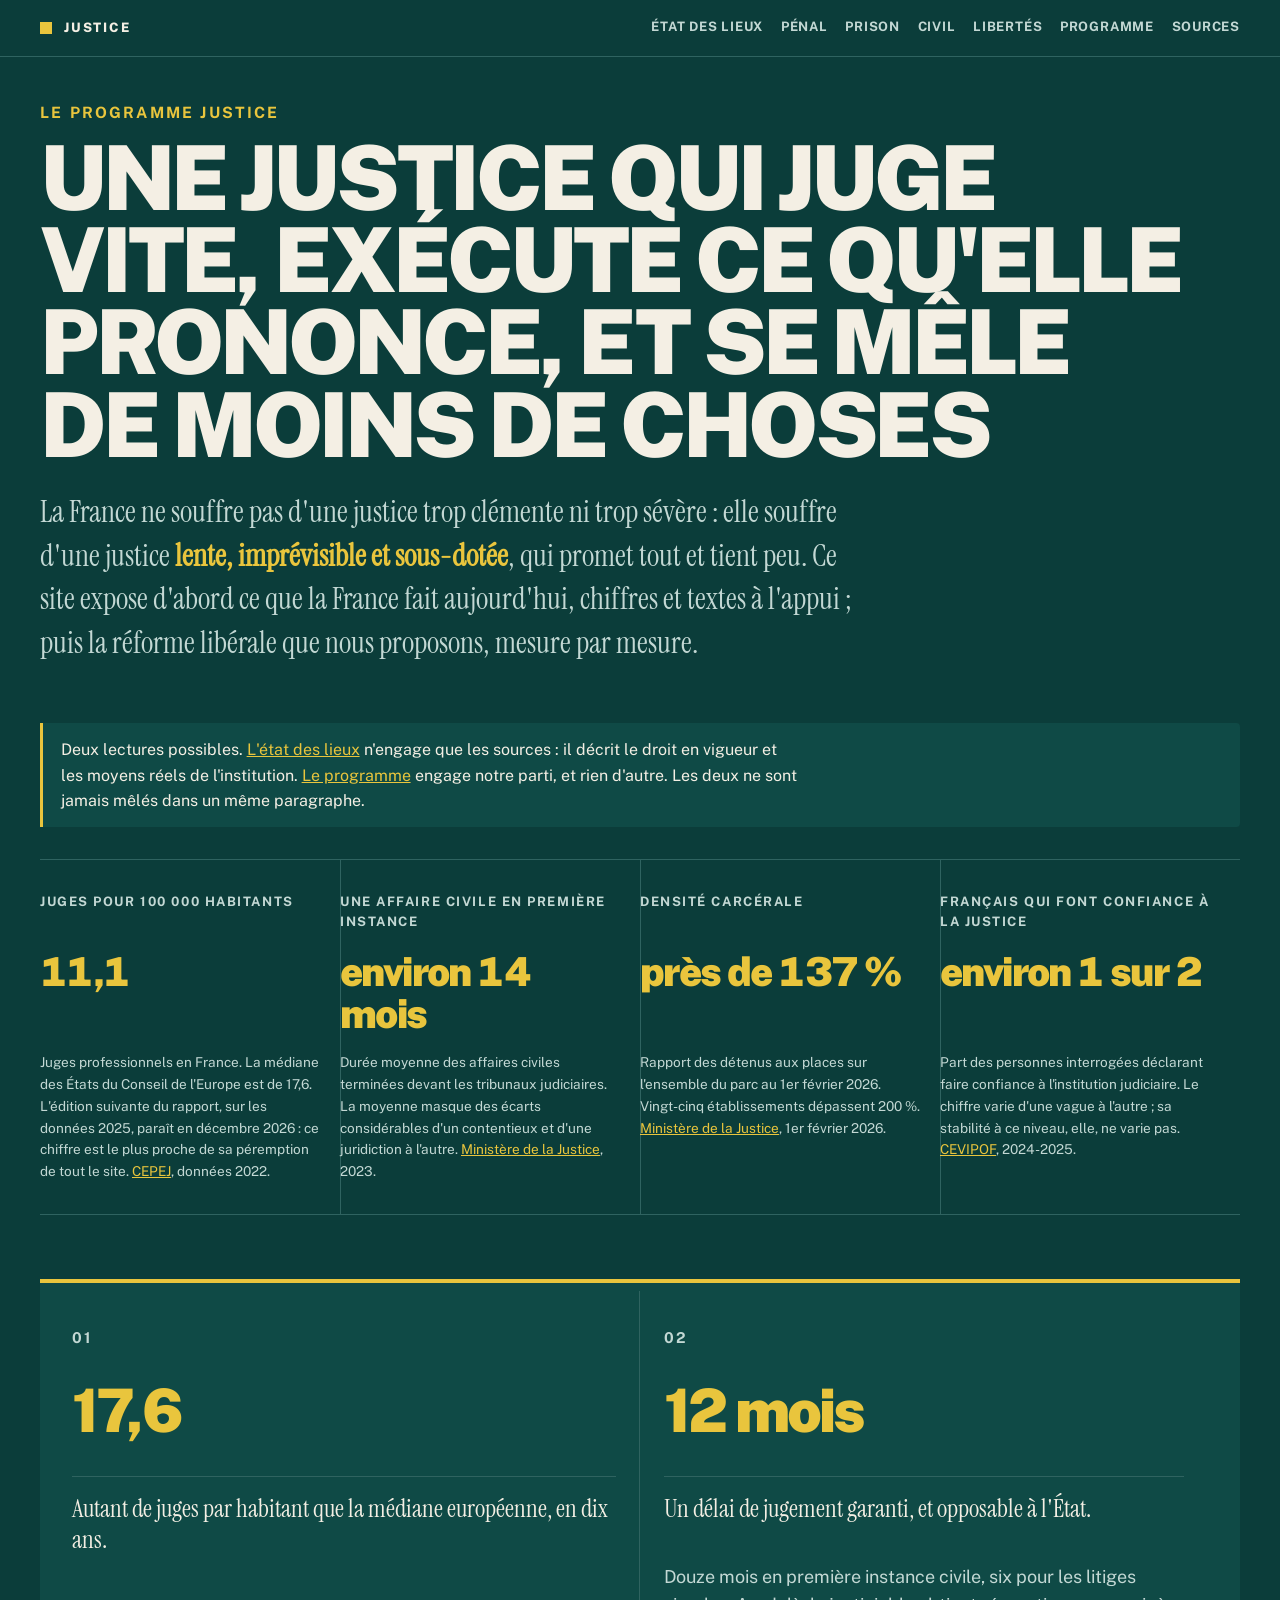
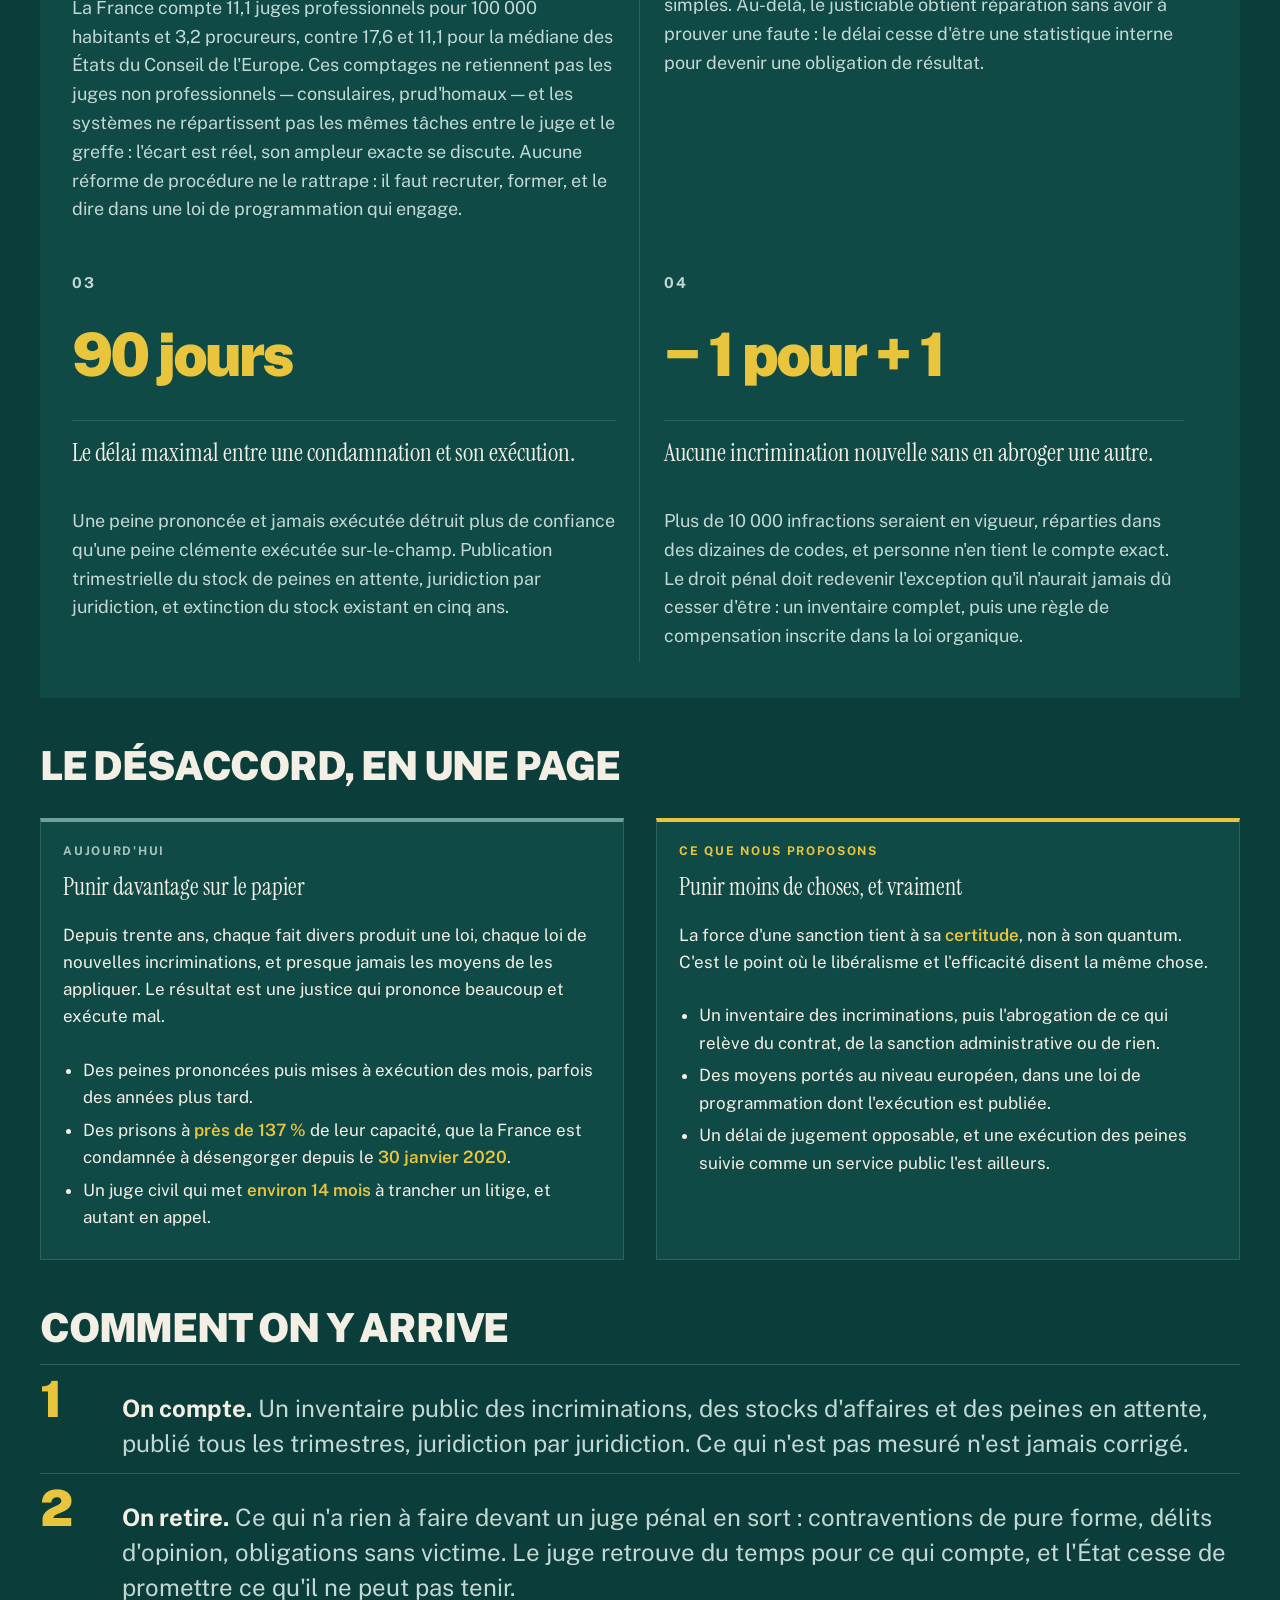
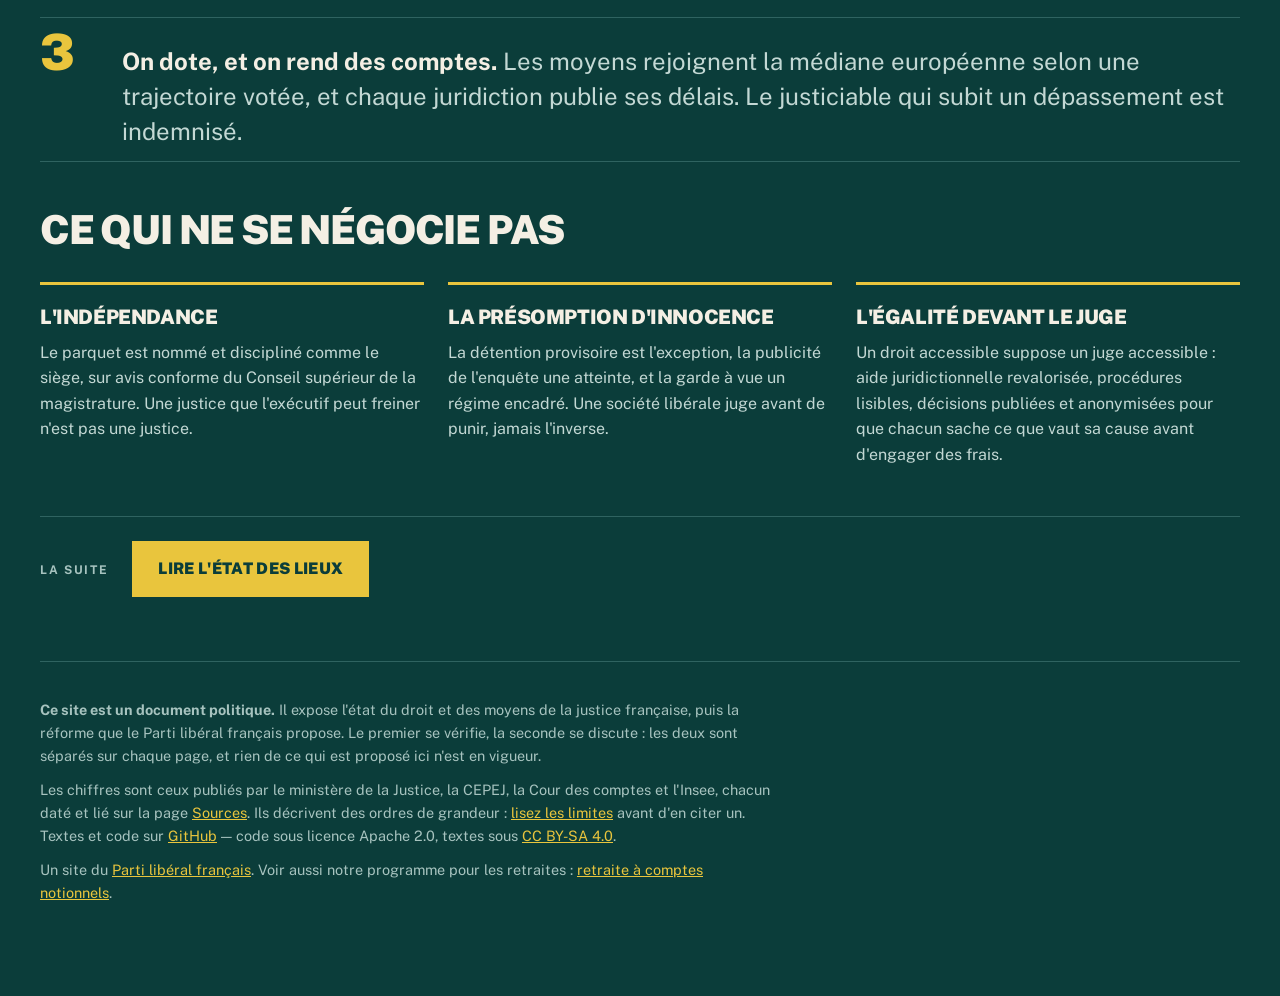
==== commit f1685091: "Corriger les faits réfutables, refermer le chiffrage, écrire les objections Audit du programme sous " ====
--- a/index.html
+++ b/index.html
@@ -41,14 +41,14 @@
 <main id="contenu" tabindex="-1">
 <div class="affiche"><p class="surtitre">Le programme justice</p><h1>Une justice qui juge vite, exécute ce qu'elle prononce, et se mêle de moins de choses</h1><p class="chapeau">La France ne souffre pas d'une justice trop clémente ni trop sévère : elle souffre d'une justice <strong class="cle-texte">lente, imprévisible et sous-dotée</strong>, qui promet tout et tient peu. Ce site expose d'abord ce que la France fait aujourd'hui, chiffres et textes à l'appui ; puis la réforme libérale que nous proposons, mesure par mesure.</p></div>
 <div class="note entree"><p>Deux lectures possibles. <a href="etat-des-lieux.html">L'état des lieux</a> n'engage que les sources : il décrit le droit en vigueur et les moyens réels de l'institution. <a href="programme.html">Le programme</a> engage notre parti, et rien d'autre. Les deux ne sont jamais mêlés dans un même paragraphe.</p></div>
-<div class="fiches reperes"><div class="fiche"><p class="valeur">11,1</p><p class="etiquette">Juges pour 100 000 habitants</p><p class="precision">Juges professionnels en France. La médiane des États du Conseil de l&#x27;Europe est de 17,6. <a href="https://www.coe.int/fr/web/cepej/evaluation-of-judicial-systems">CEPEJ</a>, données 2022.</p></div><div class="fiche"><p class="valeur">environ 14 mois</p><p class="etiquette">Une affaire civile en première instance</p><p class="precision">Durée moyenne des affaires civiles terminées devant les tribunaux judiciaires. La moyenne masque des écarts considérables d&#x27;un contentieux et d&#x27;une juridiction à l&#x27;autre. <a href="https://www.justice.gouv.fr/documentation/etudes-et-statistiques">Ministère de la Justice</a>, 2023.</p></div><div class="fiche"><p class="valeur">plus de 130 %</p><p class="etiquette">Densité carcérale</p><p class="precision">Rapport des détenus aux places sur l&#x27;ensemble du parc ; il dépasse 150 % dans les maisons d&#x27;arrêt, où sont les prévenus et les courtes peines. <a href="https://www.justice.gouv.fr/documentation/etudes-et-statistiques">Ministère de la Justice</a>, 2025.</p></div><div class="fiche"><p class="valeur">environ 1 sur 2</p><p class="etiquette">Français qui font confiance à la justice</p><p class="precision">Part des personnes interrogées déclarant faire confiance à l&#x27;institution judiciaire. Le chiffre varie d&#x27;une vague à l&#x27;autre ; sa stabilité à ce niveau, elle, ne varie pas. <a href="https://www.sciencespo.fr/cevipof/fr/le-barometre-de-la-confiance-politique/">CEVIPOF</a>, 2024-2025.</p></div></div>
-<section class="engagements"><div class="grille"><div class="engagement"><p class="rang">01</p><p class="chiffre">17,6</p><p class="promesse">Autant de juges par habitant que la médiane européenne, en dix ans.</p><p class="detail">La France compte 11,1 juges professionnels pour 100 000 habitants et 3,2 procureurs, contre 17,6 et 11,1 pour la médiane des États du Conseil de l'Europe. Aucune réforme de procédure ne rattrape un tel écart : il faut recruter, former, et le dire dans une loi de programmation qui engage.</p></div><div class="engagement"><p class="rang">02</p><p class="chiffre">12 mois</p><p class="promesse">Un délai de jugement garanti, et opposable à l'État.</p><p class="detail">Douze mois en première instance civile, six pour les litiges simples. Au-delà, le justiciable obtient réparation sans avoir à prouver une faute : le délai cesse d'être une statistique interne pour devenir une obligation de résultat.</p></div><div class="engagement"><p class="rang">03</p><p class="chiffre">90 jours</p><p class="promesse">Le délai maximal entre une condamnation et son exécution.</p><p class="detail">Une peine prononcée et jamais exécutée détruit plus de confiance qu'une peine clémente exécutée sur-le-champ. Publication trimestrielle du stock de peines en attente, juridiction par juridiction, et extinction du stock existant en cinq ans.</p></div><div class="engagement"><p class="rang">04</p><p class="chiffre">− 1 pour + 1</p><p class="promesse">Aucune incrimination nouvelle sans en abroger une autre.</p><p class="detail">Plus de 10 000 infractions sont en vigueur, réparties dans des dizaines de codes, et personne n'en tient le compte exact. Le droit pénal doit redevenir l'exception qu'il n'aurait jamais dû cesser d'être : un inventaire complet, puis une règle de compensation inscrite dans la loi organique.</p></div></div></section>
+<div class="fiches reperes"><div class="fiche"><p class="valeur">11,1</p><p class="etiquette">Juges pour 100 000 habitants</p><p class="precision">Juges professionnels en France. La médiane des États du Conseil de l&#x27;Europe est de 17,6. L&#x27;édition suivante du rapport, sur les données 2025, paraît en décembre 2026 : ce chiffre est le plus proche de sa péremption de tout le site. <a href="https://www.coe.int/fr/web/cepej/evaluation-of-judicial-systems">CEPEJ</a>, données 2022.</p></div><div class="fiche"><p class="valeur">environ 14 mois</p><p class="etiquette">Une affaire civile en première instance</p><p class="precision">Durée moyenne des affaires civiles terminées devant les tribunaux judiciaires. La moyenne masque des écarts considérables d&#x27;un contentieux et d&#x27;une juridiction à l&#x27;autre. <a href="https://www.justice.gouv.fr/documentation/etudes-et-statistiques">Ministère de la Justice</a>, 2023.</p></div><div class="fiche"><p class="valeur">près de 137 %</p><p class="etiquette">Densité carcérale</p><p class="precision">Rapport des détenus aux places sur l&#x27;ensemble du parc au 1er février 2026. Vingt-cinq établissements dépassent 200 %. <a href="https://www.justice.gouv.fr/documentation/etudes-et-statistiques/statistiques-mensuelles-population-detenue-ecrouee-11">Ministère de la Justice</a>, 1er février 2026.</p></div><div class="fiche"><p class="valeur">environ 1 sur 2</p><p class="etiquette">Français qui font confiance à la justice</p><p class="precision">Part des personnes interrogées déclarant faire confiance à l&#x27;institution judiciaire. Le chiffre varie d&#x27;une vague à l&#x27;autre ; sa stabilité à ce niveau, elle, ne varie pas. <a href="https://www.sciencespo.fr/cevipof/fr/le-barometre-de-la-confiance-politique/">CEVIPOF</a>, 2024-2025.</p></div></div>
+<section class="engagements"><div class="grille"><div class="engagement"><p class="rang">01</p><p class="chiffre">17,6</p><p class="promesse">Autant de juges par habitant que la médiane européenne, en dix ans.</p><p class="detail">La France compte 11,1 juges professionnels pour 100 000 habitants et 3,2 procureurs, contre 17,6 et 11,1 pour la médiane des États du Conseil de l'Europe. Ces comptages ne retiennent pas les juges non professionnels — consulaires, prud'homaux — et les systèmes ne répartissent pas les mêmes tâches entre le juge et le greffe : l'écart est réel, son ampleur exacte se discute. Aucune réforme de procédure ne le rattrape : il faut recruter, former, et le dire dans une loi de programmation qui engage.</p></div><div class="engagement"><p class="rang">02</p><p class="chiffre">12 mois</p><p class="promesse">Un délai de jugement garanti, et opposable à l'État.</p><p class="detail">Douze mois en première instance civile, six pour les litiges simples. Au-delà, le justiciable obtient réparation sans avoir à prouver une faute : le délai cesse d'être une statistique interne pour devenir une obligation de résultat.</p></div><div class="engagement"><p class="rang">03</p><p class="chiffre">90 jours</p><p class="promesse">Le délai maximal entre une condamnation et son exécution.</p><p class="detail">Une peine prononcée et jamais exécutée détruit plus de confiance qu'une peine clémente exécutée sur-le-champ. Publication trimestrielle du stock de peines en attente, juridiction par juridiction, et extinction du stock existant en cinq ans.</p></div><div class="engagement"><p class="rang">04</p><p class="chiffre">− 1 pour + 1</p><p class="promesse">Aucune incrimination nouvelle sans en abroger une autre.</p><p class="detail">Plus de 10 000 infractions seraient en vigueur, réparties dans des dizaines de codes, et personne n'en tient le compte exact. Le droit pénal doit redevenir l'exception qu'il n'aurait jamais dû cesser d'être : un inventaire complet, puis une règle de compensation inscrite dans la loi organique.</p></div></div></section>
 <h2 id="desaccord">Le désaccord, en une page</h2>
 <div class="confrontation">
   <div class="volet aujourdhui">
     <p class="etiquette">Aujourd'hui</p>
     <h3>Punir davantage sur le papier</h3>
-    <p>Depuis trente ans, chaque fait divers produit une loi, chaque loi de nouvelles incriminations, et presque jamais les moyens de les appliquer. Le résultat est une justice qui prononce beaucoup et exécute mal.</p><ul><li>Des peines prononcées puis mises à exécution des mois, parfois des années plus tard.</li><li>Des prisons à <strong class="cle-texte">plus de 130 %</strong> de leur capacité, que la France est condamnée à désengorger depuis le <strong class="cle-texte">30 janvier 2020</strong>.</li><li>Un juge civil qui met <strong class="cle-texte">environ 14 mois</strong> à trancher un litige, et autant en appel.</li></ul>
+    <p>Depuis trente ans, chaque fait divers produit une loi, chaque loi de nouvelles incriminations, et presque jamais les moyens de les appliquer. Le résultat est une justice qui prononce beaucoup et exécute mal.</p><ul><li>Des peines prononcées puis mises à exécution des mois, parfois des années plus tard.</li><li>Des prisons à <strong class="cle-texte">près de 137 %</strong> de leur capacité, que la France est condamnée à désengorger depuis le <strong class="cle-texte">30 janvier 2020</strong>.</li><li>Un juge civil qui met <strong class="cle-texte">environ 14 mois</strong> à trancher un litige, et autant en appel.</li></ul>
   </div>
   <div class="volet demain">
     <p class="etiquette">Ce que nous proposons</p>
@@ -72,7 +72,7 @@
   la Cour des comptes et l'Insee, chacun daté et lié sur la page
   <a href="sources.html">Sources</a>. Ils décrivent des ordres de grandeur :
   <a href="sources.html#limites">lisez les limites</a> avant d'en citer un.
-  Textes et code sur <a href="https://github.com/g-pliberal/justice">GitHub</a> — code sous licence Apache 2.0,
+  Textes et code sur <a href="https://github.com/g-pliberal/Justice">GitHub</a> — code sous licence Apache 2.0,
   textes sous <a href="https://creativecommons.org/licenses/by-sa/4.0/deed.fr">CC BY-SA 4.0</a>.</p>
   <p class="retour-site">Un site du <a href="https://partiliberalfrancais.fr">Parti libéral français</a>.
   Voir aussi notre programme pour les retraites :
--- a/moteur/complement.css
+++ b/moteur/complement.css
@@ -88,6 +88,28 @@
   .mesures > .mesure > .rang { font-size: 1.75rem; }
 }
 
+/* L'objection, et ce que nous y répondons.
+
+   Chaque mesure porte la meilleure objection que nous lui connaissions. Elle
+   est repliée parce qu'elle ne doit pas concurrencer la mesure à la lecture,
+   et elle est là parce qu'un programme dont les auteurs n'ont pas écrit ce
+   qu'on leur reprochera n'a pas été relu par quelqu'un qui n'y croit pas.
+   L'objection elle-même est en creux — retrait, filet d'or — pour qu'on voie
+   d'un coup d'œil où finit ce qu'on nous oppose et où commence la réponse. */
+.mesures > .mesure .objection { margin-top: 0.8rem; }
+.mesures > .mesure .objection > summary { font-size: 0.875rem; }
+.mesures > .mesure .objection > .dedans {
+  padding: 0.6rem 0 0.2rem 1.65rem; font-size: 0.9375rem;
+}
+.mesures > .mesure .objection > .dedans > p { margin: 0.5rem 0 0; }
+.mesures > .mesure .objection .contre {
+  margin: 0; padding-left: 0.9rem; border-left: 2px solid var(--or);
+  color: var(--texte-tres-doux); font-style: italic;
+}
+@media (max-width: 34rem) {
+  .mesures > .mesure .objection > .dedans { padding-left: 0.6rem; }
+}
+
 /* -- le chiffre sourcé ------------------------------------------------------
 
    Un chiffre affiché sans sa source est une opinion. Les fiches de la charte
@@ -150,3 +172,22 @@
   font-size: 0.75rem; font-weight: 700; letter-spacing: 0.14em;
   text-transform: uppercase; color: var(--texte-tres-doux);
 }
+
+
+/* -- l'inventaire des sources ------------------------------------------------
+
+   Chaque chiffre du site y paraît avec la publication exacte d'où il sort et la
+   date où nous l'y avons vérifié. Ceux que nous n'avons pas rouverts depuis
+   portent une marque : elle est volontairement visible, parce qu'une source
+   qu'on n'a pas relue est une source dont on ne répond plus tout à fait, et que
+   le lecteur a le droit de savoir lesquelles. */
+.badge.a-verifier {
+  color: var(--fond); background: var(--or);
+  border-color: transparent; font-weight: 700;
+}
+.gloses .document {
+  display: block; margin-top: 0.3rem;
+  font-size: 0.8125rem; color: var(--texte-tres-doux);
+}
+.gloses .document a { color: inherit; }
+.gloses .document a:hover { color: var(--or); }
